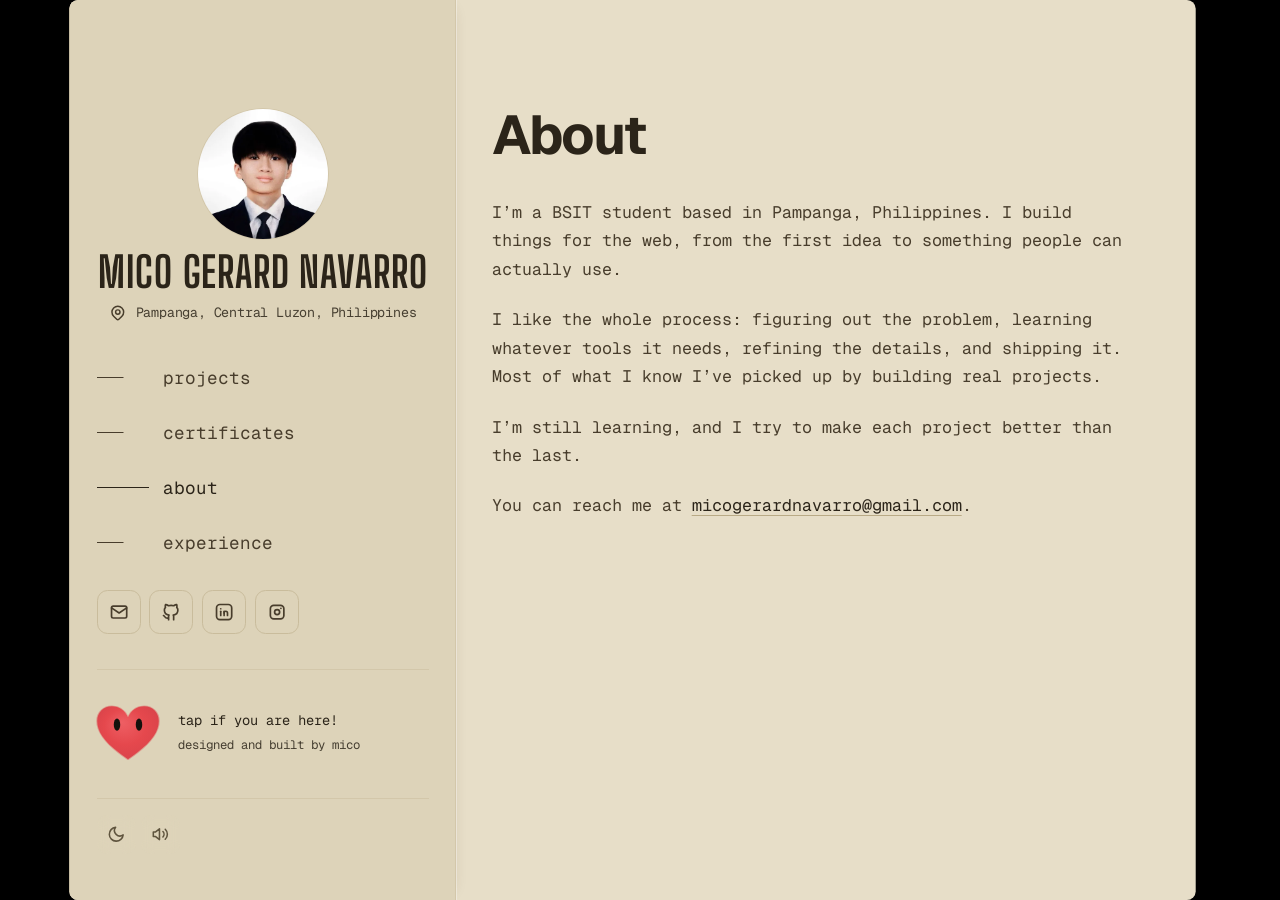
==== about/index.html @ 6b75dfb2 "style: remove the scroll progress line from every page" ====
<!DOCTYPE html>
<html lang="en">
<head>
<meta charset="utf-8">
<meta name="viewport" content="width=device-width, initial-scale=1, viewport-fit=cover">
<meta name="theme-color" content="#E7DEC8">
<meta name="color-scheme" content="light dark">
<script>(function(){var t="light";try{var s=localStorage.getItem("theme-v1");if(s==="dark"||s==="light")t=s}catch(e){}document.documentElement.dataset.theme=t;var m=document.querySelector('meta[name="theme-color"]');if(m)m.content=t==="dark"?"#0B0B0B":"#E7DEC8"})()</script>
<title>Mico Gerard Navarro</title>
<meta name="description" content="About Mico Gerard Navarro, a BSIT student in Pampanga, Central Luzon, Philippines who builds web apps and Chrome extensions.">
<meta property="og:title" content="Mico Gerard Navarro">
<meta property="og:description" content="About Mico Gerard Navarro, a BSIT student in Pampanga, Central Luzon, Philippines who builds web apps and Chrome extensions.">
<meta property="og:image" content="https://miconavarro.vercel.app/images/site/og.png?v=2">
<meta name="twitter:image" content="https://miconavarro.vercel.app/images/site/og.png?v=2">
<meta name="twitter:card" content="summary_large_image">
<meta property="og:url" content="https://miconavarro.vercel.app/about">
<link rel="canonical" href="https://miconavarro.vercel.app/about">
<link rel="icon" type="image/svg+xml" href="/images/site/favicon.svg?v=2">
<link rel="preload" as="font" type="font/woff2" href="/fonts/geist-latin-wght-normal.woff2" crossorigin>
<link rel="preload" as="font" type="font/woff2" href="/fonts/geist-mono-latin-wght-normal.woff2" crossorigin>
<link rel="preload" as="font" type="font/woff2" href="/fonts/big-shoulders-display-latin-700-normal.woff2" crossorigin>
<link rel="stylesheet" href="/css/styles.css">
<script>(function(){try{var n=performance.getEntriesByType('navigation')[0];var back=n&&n.type==='back_forward';var seen=sessionStorage.getItem('intro');sessionStorage.setItem('intro','1');if(!back&&!seen&&!matchMedia('(prefers-reduced-motion: reduce)').matches&&'IntersectionObserver' in window)document.documentElement.classList.add('js');}catch(e){}})();</script>
</head>
<body class="home">
<a class="skip" href="#main">Skip to content</a>
<div class="shell">
  <aside class="side">
    <img class="profile-photo" src="/images/profile/mico-400.webp?v=9" width="72" height="72" alt="Portrait of Mico Gerard Navarro">
    <h1>Mico Gerard Navarro</h1>
    <p class="lead loc"><svg class="ico line" viewBox="0 0 24 24" aria-hidden="true"><path d="M9 11a3 3 0 1 0 6 0a3 3 0 0 0 -6 0"/><path d="M17.657 16.657l-4.243 4.243a2 2 0 0 1 -2.827 0l-4.244 -4.243a8 8 0 1 1 11.314 0z"/></svg><span>Pampanga, Central Luzon, Philippines</span></p>
    <nav aria-label="Sections"><ul><li><a href="/">projects</a></li><li><a href="/certificates">certificates</a></li><li><a href="/about" aria-current="true">about</a></li><li><a href="/experience">experience</a></li></ul></nav>
    <ul class="side-links">
      <li><a href="mailto:micogerardnavarro@gmail.com"><svg class="ico line" viewBox="0 0 24 24" aria-hidden="true"><rect x="3" y="5" width="18" height="14" rx="2"/><path d="M3 7l9 6l9 -6"/></svg>micogerardnavarro@gmail.com</a></li>
      <li><a href="https://github.com/miconvr" target="_blank" rel="noopener noreferrer"><svg class="ico line" viewBox="0 0 24 24" aria-hidden="true"><path d="M9 19c-4.3 1.4 -4.3 -2.5 -6 -3m12 5v-3.5c0 -1 .1 -1.4 -.5 -2c2.8 -.3 5.5 -1.4 5.5 -6a4.6 4.6 0 0 0 -1.3 -3.2a4.2 4.2 0 0 0 -.1 -3.2s-1.1 -.3 -3.5 1.3a12.3 12.3 0 0 0 -6.2 0c-2.4 -1.6 -3.5 -1.3 -3.5 -1.3a4.2 4.2 0 0 0 -.1 3.2a4.6 4.6 0 0 0 -1.3 3.2c0 4.6 2.7 5.7 5.5 6c-.6 .6 -.6 1.2 -.5 2v3.5"/></svg>github.com/miconvr</a></li>
      <li><a href="https://linkedin.com/in/miconvr" target="_blank" rel="noopener noreferrer"><svg class="ico line" viewBox="0 0 24 24" aria-hidden="true"><path d="M8 11v5"/><path d="M8 8v.01"/><path d="M12 16v-5"/><path d="M16 16v-3a2 2 0 0 0 -4 0"/><path d="M3 7a4 4 0 0 1 4 -4h10a4 4 0 0 1 4 4v10a4 4 0 0 1 -4 4h-10a4 4 0 0 1 -4 -4z"/></svg>linkedin.com/in/miconvr</a></li>
      <li><a href="https://instagram.com/miconvr" target="_blank" rel="noopener noreferrer"><svg class="ico line" viewBox="0 0 24 24" aria-hidden="true"><rect x="4" y="4" width="16" height="16" rx="4"/><circle cx="12" cy="12" r="3"/><path d="M16.5 7.5v.01"/></svg>instagram.com/miconvr</a></li>
    </ul>
  </aside>
  <main id="main">
<article>
        <h1 class="page-title">About</h1>
        <section>
          <p>I’m a BSIT student based in Pampanga, Philippines. I build things for the web, from the first idea to something people can actually use.</p>
          <p>I like the whole process: figuring out the problem, learning whatever tools it needs, refining the details, and shipping it. Most of what I know I’ve picked up by building real projects.</p>
          <p>I’m still learning, and I try to make each project better than the last.</p>
          <p>You can reach me at <a href="mailto:micogerardnavarro@gmail.com">micogerardnavarro@gmail.com</a>.</p>
        </section>
      </article>
  </main>
</div>
<script src="/js/home.js"></script>
<script src="/js/card-link.js" defer></script>
<script src="/js/been-here.js" defer></script>
<script src="/js/mascot-idle.js" defer></script>
<script src="/js/clack.js" defer></script>
<script src="/js/theme.js" defer></script>
<script src="/js/commit-tip.js" defer></script>
<script src="/js/car-slider.js" defer></script>
<script src="/js/commits.js" defer></script>
</body>
</html>
---- css/styles.css ----
/* ================================================================
   Portfolio — Mico Gerard Navarro
   Single-source stylesheet. Geist + Geist Mono, cream light theme (default) and dark theme.
   ================================================================ */

/* ---- Variables ---- */
:root {
  color-scheme: dark;
  --sans: "Geist", system-ui, -apple-system, "Segoe UI", sans-serif;
  --mono: "Geist Mono", ui-monospace, "SF Mono", Menlo, monospace;
  --bg: #0B0B0B;
  --surface: #121212;
  --line: #1F1F1F;
  --card: #111111;
  --card-2: #181818;
  --btn: #161616;
  --btn-line: #282828;
  --btn-hover: #222222;
  --on-ink: #14110D;
  --ink: #F3E9D2;
  --text: #E4DAC3;
  --muted: #8C8C8C;
  --live: #7ACB8D;
  --dev: #D8A95C;
  --holo-a: #8FD3E8;
  --holo-b: #C9A7F0;
  --holo-c: #F2C48D;
  --foil-a: #E7D29B;
  --foil-b: #B88F40;
  --chip-line: #7A5B22;
  --stripe: #0B0B0B;
  --shadow: rgba(0, 0, 0, .55);
  --card-edge: #2E2C27;
  --heart: #e5484d;
}

/* ---- Reset & base ---- */
*, *::before, *::after { box-sizing: border-box }
html { -webkit-text-size-adjust: 100%; text-size-adjust: 100%; scroll-padding-top: 2rem; scrollbar-gutter: stable; overflow-y: scroll }
::selection { background: var(--ink); color: var(--on-ink) }
body { margin: 0; background: var(--bg); color: var(--text); font: 400 1rem/1.7 var(--sans); -webkit-font-smoothing: antialiased }
a { color: var(--ink); text-decoration: underline; text-decoration-color: #3A3A44; text-underline-offset: .25em }
a:hover { color: var(--ink); text-decoration-color: var(--ink) }
img { max-width: 100% }
:focus-visible { outline: 2px solid var(--ink); outline-offset: 4px; border-radius: 3px }

/* ---- Skip link ---- */
.skip { position: absolute; left: 1rem; top: -4rem; background: var(--ink); color: #0A0A0A; padding: .6rem 1rem; z-index: 10; font: 500 .85rem var(--mono) }
.skip:focus { top: 1rem }

/* ---- Utility ---- */
.ico { width: 1em; height: 1em; vertical-align: -.125em; margin-right: .4em; fill: currentColor }

/* ---- Progress bar ---- */

/* ================================================================
   LAYOUT
   ================================================================ */

/* ---- Wrap (about / experience pages) ---- */
.wrap { max-width: 40rem; margin: 0 auto; padding: 0 1.5rem }
.wrap, .home .shell { padding-left: max(1.5rem, env(safe-area-inset-left, 0px)); padding-right: max(1.5rem, env(safe-area-inset-right, 0px)) }

/* ---- Home shell: sidebar + main grid ---- */
.home .shell { max-width: 76rem; margin: 0 auto; padding: 0 1.5rem; display: grid; grid-template-columns: 19rem minmax(0, 1fr); gap: 7rem }

/* ================================================================
   SIDEBAR
   ================================================================ */
.side {
  position: sticky; top: 0; align-self: start;
  height: 100dvh;
  display: flex; flex-direction: column;
  box-sizing: border-box;
  background: #050505;
  border: 1px solid #1A1A1A;
  border-radius: 18px;
  padding: 2rem 1.5rem;
}
.profile-photo { width: 8.5rem; height: 8.5rem; object-fit: cover; border-radius: 50%; margin: 0 0 1.25rem; border: 1px solid var(--line); align-self: center }
.side h1 { margin: 0; text-wrap: balance; text-align: center }

/* Sidebar description: matches About paragraphs */
.side .lead { color: var(--muted); margin: 0 0 .15rem; font-size: .95rem }

/* Location line with pin icon */
.side .lead.loc { display: flex; align-items: center; gap: .4rem; line-height: 1.4; font-family: var(--mono); font-size: .76rem; letter-spacing: -0.015em; color: var(--muted); margin: .6rem 0 0 }
.side .lead.loc .ico { flex: none; width: 1.1em; height: 1.1em; margin: 0; vertical-align: middle; fill: none; stroke: currentColor; stroke-width: 1.8; stroke-linecap: round; stroke-linejoin: round }

/* Sidebar nav: dash lines */
.side nav ul { list-style: none; padding: 0; margin: 2.5rem 0 0; display: flex; flex-direction: column; gap: .85rem }
.side nav a { display: flex; align-items: center; gap: .75rem; font: 400 .82rem var(--mono); text-transform: lowercase; color: var(--muted); text-decoration: none; text-shadow: none }
.side nav a::before { content: ""; width: 1.5rem; height: 1px; background: currentColor; transition: width .3s ease }
.side nav a:hover, .side nav a[aria-current="true"] { color: var(--ink) }
.side nav a:hover::before, .side nav a[aria-current="true"]::before { width: 3rem }

/* Sidebar links: no underline at rest, underline on hover */
.side-links { list-style: none; padding: 0; margin: 2rem 0 0; display: flex; flex-direction: column; gap: .45rem; font: 400 .82rem var(--mono) }
.side-links a { color: var(--text); text-decoration: none; text-underline-offset: .25em; text-decoration-thickness: 1px; display: inline-flex; align-items: center; gap: .5rem; white-space: nowrap; overflow-wrap: anywhere }
.side-links a:hover, .side-links a:focus-visible { color: var(--ink); text-decoration: underline; text-decoration-color: currentColor }
.side-links .ico { flex: none; width: 1rem; height: 1rem }
.side-links .ico path { fill-rule: evenodd }

/* Sidebar badge */
.side .badge { margin: auto 0 0; font: 400 .82rem var(--mono); line-height: 1.5; color: var(--text) }
.side .badge a { color: var(--text); text-decoration: none }
.side .badge a:hover { color: var(--ink) }

/* ================================================================
   TYPOGRAPHY
   ================================================================ */
h1, h2, h3 { font-family: var(--sans); color: var(--ink); margin: 0 }

/* Headings: Geist 600, warm cream */
.side h1,
.home-intro h2,
.item h3,
article h1,
article h2,
article section h2 {
  font-family: var(--sans);
  font-weight: 600;
  letter-spacing: -.03em;
  color: var(--ink);
}

/* ================================================================
   HOME PAGE
   ================================================================ */
.home main { padding: 4.5rem 0 2rem }
.home-intro h2 { max-width: none; text-wrap: balance;}

/* ---- Project cards ---- */
.item { padding: 0 0 5.5rem; margin-bottom: 4.5rem; scroll-margin-top: 2rem; overflow-anchor: none }
.frame { overflow: hidden; border: 1px solid var(--line); border-radius: .75rem; background: var(--card); box-shadow: 0 8px 0 rgba(255,255,255,.025) }
.frame.civic { aspect-ratio: 16/10 }
.frame img { display: block; width: 100%; height: 100%; object-fit: cover; object-position: center top; transition: transform 1s cubic-bezier(.2,.7,.2,1) }
.item-head { display: flex; align-items: center; gap: 1rem; margin: 1.75rem 0 0 }
.item-head svg, .item-head img { width: 2.75rem; height: 2.75rem; border-radius: .6rem; display: block; flex: none }
.item-head .title-block { min-width: 0 }
.item-head .status, .item .dates { white-space: nowrap }
.item-head > img:first-child { flex: none }
.item h3 { font-family: var(--sans); font-weight: 700; font-size: clamp(1.75rem, 2.6vw, 2.1rem); letter-spacing: -.03em; line-height: 1.1; display: flex; flex-wrap: wrap; align-items: center; gap: .3rem 1rem; margin: 0; color: var(--ink) }
.item h3 .status { font-family: var(--mono); font-weight: 400; letter-spacing: 0 }
.status { display: inline-flex; align-items: center; gap: .45rem; font: 400 .75rem var(--mono); text-transform: lowercase; color: var(--muted); margin: 0; padding: 0; border: 0; background: none }
.status::before { content: ""; width: .45rem; height: .45rem; border-radius: 50%; background: var(--live) }
.status.dev::before, .item.dev .status::before { background: var(--dev) }
.item .dates { margin-top: .35rem; font: 400 .8rem var(--mono); color: var(--muted); display: flex; flex-wrap: wrap; align-items: center; gap: .4rem .75rem }

/* Body copy: Geist Mono, matching project page font */
.item p { font-family: var(--mono); font-size: .95rem; max-width: 38rem; margin: 1.1rem 0 0; line-height: 1.7; color: var(--text) }
.item p + p { margin-top: 1rem }

/* ---- Projects grid & cards ---- */
.projects-grid {
  display: grid;
  margin-top: 2rem;
}

.projects-grid .item {
  display: flex;
  flex-direction: column;
  border: 1px solid var(--line);
  margin: 0;
  transition: border-color .2s ease, transform .2s ease;
}

.projects-grid .item-head {
  display: flex;
  flex-direction: column;
  padding: 0;
}

.projects-grid .item-top {
  display: flex;
  align-items: center;
  justify-content: space-between;
  width: 100%;
}

.projects-grid .project-icon {
  display: block;
  flex: none;
  object-fit: contain;
  border-radius: 0;
}

.projects-grid .item-top .status {
  background: var(--card-2);
  border: 1px solid var(--line);
  color: var(--muted);
  font-size: .75rem;
  font-family: var(--mono);
  padding: .3rem .65rem;
  border-radius: 999px;
  line-height: 1;
}

.projects-grid .title-block {
  min-width: 0;
}

.projects-grid .item h3 {
  margin: 0;
  font-family: var(--sans);
  font-weight: 700;
  letter-spacing: -.03em;
  line-height: 1.15;
  color: var(--ink);
}

.projects-grid .item .dates {
  flex-wrap: wrap;
  align-items: center;
  gap: .4rem .75rem;
}

.projects-grid .item p {
  padding: 0;
  margin: 1.1rem 0 0;
  max-width: none;
  font-family: var(--mono);
  color: var(--text);
  flex-grow: 1;
}

.projects-grid .item .meta {
  padding: 0;
  grid-template-columns: 1fr 1fr;
  list-style: none;
}

.projects-grid .item .meta li {
  list-style: none;
  margin: 0;
  padding: 0;
}

.projects-grid .item .meta li:first-child {
  grid-column: 1 / -1;
}

.projects-grid .item .meta a {
  display: flex;
  justify-content: center;
  align-items: center;
  width: 100%;
  box-sizing: border-box;
  font-family: var(--sans);
  font-size: .875rem;
  font-weight: 500;
  text-transform: capitalize;
  text-align: center;
  overflow-wrap: anywhere;
  background: var(--btn);
  border: 1px solid var(--btn-line);
  color: var(--ink);
  padding: .65rem .6rem;
  border-radius: .6rem;
  text-decoration: none;
  transition: background .15s ease, border-color .15s ease, transform .15s ease;
}

.projects-grid .item .meta li:first-child a {
  border-color: var(--ink);
  font-weight: 600;
}

.projects-grid .item .meta li:first-child a:hover {
  background: var(--text);
  transform: translateY(-1px);
}

.projects-grid .item .meta a:focus-visible {
  outline: 2px solid var(--ink);
  outline-offset: 3px;
}

/* Team credit */
p.team, .item p.team { font-family: var(--mono); font-size: .82rem; line-height: 1.5; color: var(--muted); margin-top: .9rem; display: flex; align-items: flex-start; gap: .5rem }
.team-ico { margin-top: .2rem }
.team-ico { flex: none; color: var(--muted) }

/* ---- Bigger hit areas on meta links ---- */
.meta a, .links a { position: relative; overflow-wrap: anywhere }
.meta a::before, .links a::before { content: ""; position: absolute; inset: -.7rem -.4rem }

/* ================================================================
   CAROUSEL
   ================================================================ */
.frame.carousel { position: relative; aspect-ratio: 16/10 }
.slides { display: flex; height: 100%; overflow-x: auto; scroll-snap-type: x mandatory; scrollbar-width: none; overscroll-behavior-x: contain; -webkit-overflow-scrolling: touch }
.slides::-webkit-scrollbar { display: none }
.slides:focus-visible { outline-offset: -4px }
.slide { flex: 0 0 100%; height: 100%; scroll-snap-align: start; display: block }
.slide img { width: 100%; height: 100% }
.slide video { display: block; width: 100%; height: 100%; object-fit: cover; object-position: center; background: #111 }
.car-count { position: absolute; right: .75rem; bottom: .75rem; z-index: 2; padding: .15rem .65rem; border: 1px solid #3A3A44; border-radius: 999px; background: rgba(12,12,15,.72); color: var(--ink); font: 400 .75rem var(--mono) }

/* ================================================================
   PROJECT PAGE CONTENT
   ================================================================ */
.facts { display: grid; border-top: 1px solid var(--line); border-bottom: 1px solid var(--line) }
.facts dt { font: 500 .72rem var(--mono); text-transform: uppercase; letter-spacing: .08em; color: var(--muted) }
.facts dd { margin: .25rem 0 0; font-family: var(--mono); font-weight: 500; color: var(--ink) }

.outcomes { max-width: 38rem; display: grid; line-height: 1.55 }
.outcomes li { font-family: var(--mono); color: var(--text) }
.outcomes li::marker { color: var(--muted) }

/* ================================================================
   SUB-PAGES: ABOUT & EXPERIENCE
   ================================================================ */
header.site { display: flex; justify-content: flex-start; padding: 1.75rem 0 0 }
nav ul { display: flex; flex-wrap: wrap; gap: .25rem 1.5rem; list-style: none; margin: 0; padding: 0 }
nav a { font: 400 .8rem var(--mono); text-transform: lowercase; color: var(--muted); text-decoration: none; padding: .3rem 0 }
nav a:hover, nav a[aria-current="page"] { color: var(--ink) }
article h1 { font-family: var(--sans); font-weight: 700; letter-spacing: -.03em; line-height: 1.05 }
article h1 { font-size: 2.6rem;}

.summary { font-family: var(--sans); font-size: 1.3rem; color: var(--text); margin: 0; max-width: 34rem; line-height: 1.55 }

article section { padding: 1.75rem 0; border-top: 1px solid var(--line); margin-top: 2rem; max-width: 36rem }
article h2 { font-weight: 600; font-size: 1.25rem; letter-spacing: -.02em; margin-bottom: .7rem }
article section p, article section li { font-family: var(--mono); font-size: .95rem; line-height: 1.7; color: var(--text) }
article section p { margin: 0 0 1.25rem }
article section p:last-child { margin-bottom: 0 }
ul.plain { padding-left: 1.2rem }

/* Project sub-pages */
.meta, .links { display: flex; flex-wrap: wrap; gap: .5rem 1.5rem; margin: 1.5rem 0 0; padding: 0; list-style: none; font: 400 .9rem var(--mono); text-transform: lowercase }
.meta a, .links a { text-decoration: none; color: var(--muted); border-bottom: 1px solid #3A3A44; padding-bottom: 1px }
.meta a:hover, .links a:hover { color: var(--ink); border-bottom-color: var(--ink) }
.meta li:first-child a, .links li:first-child a { color: var(--ink) }
.meta li:first-child a::after { content: " \2192" }
.meta li+li a::after, .links li a::after { content: " \2197" }

/* ---- Experience entries ---- */
.entry { padding: 1.75rem 0; border-top: 1px solid var(--line); margin-top: 2rem }
.entry h2 { font-size: 1.25rem; display: flex; flex-wrap: wrap; align-items: center; gap: .5rem 1rem }
.entry .when { font-family: var(--mono); font-size: .82rem; color: var(--muted); margin: .3rem 0 0 }
.entry p, .entry li { font-family: var(--mono); font-size: .95rem; line-height: 1.7; color: var(--text) }
.org-logo { width: auto; height: 1.4rem; border-radius: 0; display: block; flex: none; opacity: .9 }

/* ---- Screenshots ---- */

/* ---- Back link ---- */
.back { margin: 2rem 0 0 }
.back a { display: inline-flex; align-items: center; justify-content: center; width: 2.75rem; height: 2.75rem; border: 1px solid #2C2C35; border-radius: 50%; color: var(--ink) }
.back a:hover { border-color: var(--ink) }

/* ---- Footer ---- */
footer.site { margin-top: 5rem; padding: 1.75rem 0 3.5rem; border-top: 1px solid var(--line); color: var(--muted); font: 400 .8rem var(--mono) }
footer.site p { margin: 0 0 .75rem }
footer.site a { color: var(--text) }
footer.site .badge a { display: inline; padding: 0; border: 0; background: none; color: var(--muted); text-decoration: none }

/* ================================================================
   MASCOT — "been here" heart
   ================================================================ */
.been { position: relative; display: flex; align-items: center; gap: .35rem; margin-top: 2rem }
.been-btn {
  all: unset; box-sizing: border-box; cursor: pointer;
  width: 5rem; height: 5rem; flex: none; border-radius: 50%;
  margin-left: -.75rem;
  position: relative; overflow: visible;
  -webkit-tap-highlight-color: transparent;
  /* no hover transforms; idle moves come from js/mascot-idle.js */
}
.been-btn:focus-visible { outline: 2px solid var(--muted); outline-offset: 3px }
.been-mascot { width: 100%; height: 100%; display: block; overflow: visible }
.been .heart { fill: url(#heart-g); stroke: url(#heart-g); stroke-opacity: .4; stroke-width: 2.6; stroke-linejoin: round; shape-rendering: geometricPrecision }
/* The body follows the eyes a beat later. Plain 2D SVG transforms, so edges stay crisp. */
.been .turn { transform-box: fill-box; transform-origin: 50% 60%; transition: transform .35s cubic-bezier(.2, .8, .2, 1) }

/* Eyes follow the pointer */
.been .eyes { transition: transform .12s ease-out }

/* Blink every second */
.been .blink { transform-box: fill-box; transform-origin: 50% 50%; animation: been-blink 4s infinite }
@keyframes been-blink { 0%,88%,100% { transform: scaleY(1) } 94% { transform: scaleY(.1) } }

/* Spin-hop on click */
.been-btn.been-pop .been-mascot { transform-origin: 50% 85%; animation: been-squish .6s cubic-bezier(.3,.7,.4,1) }
@keyframes been-squish {
  0% { transform: scale(1, 1) }
  20% { transform: scale(1.18, .78) }
  45% { transform: scale(.92, 1.1) }
  65% { transform: scale(1.05, .96) }
  85% { transform: scale(.99, 1.01) }
  100% { transform: scale(1, 1) }
}

/* +1 float */
.been-plus { position: absolute; translate: -50% -50%; pointer-events: none; font: 600 .85rem var(--mono); color: #e5484d; opacity: 0; animation: been-plus 1.1s ease-out forwards }
@keyframes been-plus { 0% { opacity: 0; transform: translateY(6px) scale(.8) } 25% { opacity: 1; transform: translateY(0) scale(1.05) } 100% { opacity: 0; transform: translateY(-1.6rem) scale(1) } }

.been-text { margin: 0; font: 400 .78rem var(--mono); color: var(--muted); line-height: 1.5 }
.been-count { display: block; opacity: .75 }

/* Credit lines */
.been-credit { display: block; margin-top: .35rem; font: 400 .7rem var(--mono); opacity: .5 }

/* ================================================================
   COMMITS (js/commits.js)
   ================================================================ */

/* Sidebar note beside the GitHub link */
.commits-note { display: inline; margin-left: .4rem; font-size: .66rem; letter-spacing: 0; opacity: .5; white-space: nowrap }
.side-links li:has(.commits-note) { display: flex; align-items: center }
.side-links li:hover .commits-note { opacity: .8 }

/* Per-project commit tag on date line */
.repo-commits {
  display: inline-flex; align-items: center; gap: .4rem;
  margin-left: .35rem; padding: .15rem .6rem;
  border: 0; border-radius: 999px;
  background: color-mix(in srgb, currentColor 10%, transparent);
  font-family: var(--mono); font-size: .72rem; font-weight: 400;
  line-height: 1.4; letter-spacing: 0; vertical-align: middle; opacity: .75; white-space: nowrap;
}
.repo-commits::before {
  content: ""; width: .9em; height: .9em; border: 0; border-radius: 0;
  background: currentColor;
  -webkit-mask: url("data:image/svg+xml,%3Csvg xmlns='http://www.w3.org/2000/svg' viewBox='0 0 16 16'%3E%3Cpath d='M8 0C3.58 0 0 3.58 0 8c0 3.54 2.29 6.53 5.47 7.59.4.07.55-.17.55-.38 0-.19-.01-.82-.01-1.49-2.01.37-2.53-.49-2.69-.94-.09-.23-.48-.94-.82-1.13-.28-.15-.68-.52-.01-.53.63-.01 1.08.58 1.23.82.72 1.21 1.87.87 2.33.66.07-.52.28-.87.51-1.07-1.78-.2-3.64-.89-3.64-3.95 0-.87.31-1.59.82-2.15-.08-.2-.36-1.02.08-2.12 0 0 .67-.21 2.2.82.64-.18 1.32-.27 2-.27s1.36.09 2 .27c1.53-1.04 2.2-.82 2.2-.82.44 1.1.16 1.92.08 2.12.51.56.82 1.27.82 2.15 0 3.07-1.87 3.75-3.65 3.95.29.25.54.73.54 1.48 0 1.07-.01 1.93-.01 2.2 0 .21.15.46.55.38A8.01 8.01 0 0 0 16 8c0-4.42-3.58-8-8-8z'/%3E%3C/svg%3E") center / contain no-repeat;
  mask: url("data:image/svg+xml,%3Csvg xmlns='http://www.w3.org/2000/svg' viewBox='0 0 16 16'%3E%3Cpath d='M8 0C3.58 0 0 3.58 0 8c0 3.54 2.29 6.53 5.47 7.59.4.07.55-.17.55-.38 0-.19-.01-.82-.01-1.49-2.01.37-2.53-.49-2.69-.94-.09-.23-.48-.94-.82-1.13-.28-.15-.68-.52-.01-.53.63-.01 1.08.58 1.23.82.72 1.21 1.87.87 2.33.66.07-.52.28-.87.51-1.07-1.78-.2-3.64-.89-3.64-3.95 0-.87.31-1.59.82-2.15-.08-.2-.36-1.02.08-2.12 0 0 .67-.21 2.2.82.64-.18 1.32-.27 2-.27s1.36.09 2 .27c1.53-1.04 2.2-.82 2.2-.82.44 1.1.16 1.92.08 2.12.51.56.82 1.27.82 2.15 0 3.07-1.87 3.75-3.65 3.95.29.25.54.73.54 1.48 0 1.07-.01 1.93-.01 2.2 0 .21.15.46.55.38A8.01 8.01 0 0 0 16 8c0-4.42-3.58-8-8-8z'/%3E%3C/svg%3E") center / contain no-repeat;
}
.repo-commits[hidden] { display: none }
.item .dates .repo-commits { margin: 0 }

/* ================================================================
   ANIMATIONS
   ================================================================ */

/* Panel entrance */
.panel-enter { animation: panel-enter .2s cubic-bezier(.16, 1, .3, 1) both }
@keyframes panel-enter { from { opacity: 0; transform: translateY(4px) } to { opacity: 1; transform: none } }

/* Wipe reveal: screenshot curtain, then text in sequence */
.js .item.reveal { opacity: 1; transform: none; transition: none }
.js .item .frame { clip-path: inset(0 0 100% 0); transition: clip-path .8s cubic-bezier(.77,0,.18,1) }
.js .item.in .frame { clip-path: inset(0 0 0 0) }
.js .item .frame img { transition: transform 1.2s cubic-bezier(.2,.7,.2,1) }
.js .reveal .frame img { transform: scale(1.06) }
.js .reveal.in .frame img { transform: scale(1) }

/* Staggered text entrance */
.js .item .item-head, .js .item p, .js .item .meta { opacity: 0; transform: translateY(14px); transition: opacity .5s ease, transform .5s cubic-bezier(.2,.7,.2,1) }
.js .item.in .item-head, .js .item.in p, .js .item.in .meta { opacity: 1; transform: none }
.js .item.in .item-head { transition-delay: .35s }
.js .item .item-head { transform: none } /* a transform here re-parents the absolute chip and makes it jump when the intro ends */
.js .item.in p:nth-of-type(1) { transition-delay: .45s }
.js .item.in p:nth-of-type(2) { transition-delay: .53s }
.js .item.in p:nth-of-type(3) { transition-delay: .61s }
.js .item.in .meta { transition-delay: .7s }

/* View transitions */
@media (prefers-reduced-motion: no-preference) {
  @view-transition { navigation: auto }
  ::view-transition-group(root) { animation-duration: .22s; animation-timing-function: ease }

  /* Arrows slide on hover */
  .meta li:first-child a::after, .item .meta li:first-child a::after { content: "\2192"; margin-left: .35em; display: inline-block; transition: transform .25s ease }
  .meta li+li a::after, .links li a::after { content: "\2197"; margin-left: .35em; display: inline-block; transition: transform .25s ease }
  .meta li:first-child a:hover::after, .meta li:first-child a:focus-visible::after { transform: translateX(.3em) }
  .meta li+li a:hover::after, .links li a:hover::after, .meta li+li a:focus-visible::after, .links li a:focus-visible::after { transform: translate(.2em, -.2em) }

  /* Press feedback */
  .meta a, .links a, .back a, .side nav a { display: inline-block; transition: transform .15s ease, color .2s ease, border-color .2s ease }
  .side nav a, .back a { display: inline-flex }
  .meta a:active, .links a:active, .back a:active { transform: scale(.96) }
  .side nav a:active { transform: translateX(.25rem) }
}

/* ================================================================
   RESPONSIVE
   ================================================================ */

/* ---- Desktop: 56.01rem+ ---- */
@media (min-width: 56.01rem) {
  html { font-size: 110% }
  .home .shell { grid-template-columns: 22rem minmax(0, 1fr); gap: 5.5rem }

  /* Sidebar: sticky full height, square corners flush to window */
  .side {
    position: sticky; top: 0;
    height: 100dvh;
    border-radius: 0; border-top: 0; border-bottom: 0;
    padding: 1.5rem 1.5rem;
    overflow: visible;
  }
  .side .profile-photo { margin-bottom: .6rem }
  .side h1 { font-size: 1.85rem; margin-bottom: 0 }
  .side .lead:not(.loc) { font-size: 1.125rem; line-height: 1.7 }
  .side .lead.loc {
    font-size: .76rem;
    letter-spacing: -0.015em;
    white-space: normal;
    overflow: visible;
    text-overflow: clip;
  }
  .side nav ul { margin-top: 1.5rem; gap: .7rem }
  .side-links { margin-top: 1.5rem; gap: .5rem; font-size: .82rem }

  /* Mascot pinned to bottom with hairline above */
  .side .been { padding-top: 1rem; border-top: 1px solid #333230 }
}

/* ---- Tablet: max 56rem ---- */
@media (max-width: 56rem) {
  .home .shell { display: block }
  .side {
    position: static;
    height: auto;
    padding: 2.5rem 0 1.25rem;
    background: transparent;
    border: 0;
    border-radius: 0;
    display: grid;
    grid-template-columns: auto 1fr;
    column-gap: 1.25rem;
    row-gap: .6rem;
    align-items: center;
  }

  /* Fixed top nav bar */
  .home { padding-top: 3rem }
  .side nav { position: fixed; top: 0; left: 0; right: 0; z-index: 30; background: rgba(31,30,29,.92); -webkit-backdrop-filter: blur(10px); backdrop-filter: blur(10px); border-bottom: 1px solid #333230 }
  .side nav ul { display: flex; flex-direction: row; flex-wrap: nowrap; gap: 0; margin: 0; padding: 0 }
  .side nav li { flex: 1 }
  .side nav a { display: flex; justify-content: center; align-items: center; min-height: 3rem; gap: 0; border-bottom: 2px solid transparent; transform: none; color: var(--muted); -webkit-tap-highlight-color: transparent }
  .side nav a::before { display: none }
  .side nav a:hover, .side nav a[aria-current="true"], .side nav a[aria-current="page"] { color: var(--ink); border-bottom-color: var(--ink) }

  /* Compact sidebar items */
  .side > * { grid-column: 1 / -1 }
  .side .profile-photo { grid-column: 1; grid-row: 1; width: 4.25rem; height: 4.25rem; margin: 0 }
  .side h1 { grid-column: 2; grid-row: 1; align-self: center; font-size: 1.65rem; line-height: 1.1; margin: 0 }
  .side .lead.loc {
    grid-column: 1 / -1;
    font-size: .8rem;
    line-height: 1.4;
    margin: .25rem 0 0;
    white-space: normal;
  }

  /* Icon-only contact links */
  .side .side-links { flex-direction: row; flex-wrap: wrap; gap: .5rem; margin-top: .75rem }
  .side .side-links a { font-size: 0; gap: 0; justify-content: center; width: 2.75rem; height: 2.75rem; min-height: 0; border: 1px solid #333230; border-radius: .6rem }
  .side .side-links .ico { width: 1.25rem; height: 1.25rem }

  /* Commit note on mobile */
  .side .side-links li:has(.commits-note) { display: contents }
  .side .side-links .commits-note { order: 99; flex-basis: 100%; margin: .5rem 0 0; font-size: .75rem; opacity: .6 }
  .side .side-links .commits-note::before { content: "GitHub " }

  /* Sidebar commit link with text */
  .side .side-links a.commits { font-size: .85rem; gap: .5rem; width: auto; padding: 0 .9rem }

  .side .badge { margin-top: 2rem }
  .home main { padding-top: 3rem }
  .item { padding-bottom: 4rem }
}

/* ---- Small: max 40rem ---- */
@media (max-width: 40rem) {
  .item-head { flex-wrap: wrap; align-items: center; row-gap: .6rem }
  .item-head .title-block { flex: 1 1 0; min-width: 0 }
  .been { margin-top: 1.25rem; gap: .7rem }
  .been-btn { width: 3.5rem; height: 3.5rem; margin-left: -.5rem }
  .been-text { font-size: .72rem }
}

/* ---- Narrow: max 34rem ---- */
@media (max-width: 34rem) {
  .home .shell, .wrap { padding-left: max(1.25rem, env(safe-area-inset-left, 0px)); padding-right: max(1.25rem, env(safe-area-inset-right, 0px)) }
  .home .shell { display: block }
  .side { padding-top: 2rem }
  .home main { padding-top: 3.5rem }
  .home-intro { padding-bottom: 2rem }
  .home-intro h2 { font-size: 2.8rem }
  .item { padding-bottom: 3.5rem; margin-bottom: 2.5rem }
  .item h3 { font-size: 1.75rem }
  .item-head { gap: .85rem }
  article h1 { font-size: 2rem }
  .meta, .links { font-size: .875rem; gap: .5rem 1.25rem }
  .status { font-size: .8125rem }
  footer.site { font-size: .85rem }
  nav a { display: inline-flex; align-items: center; min-height: 2.75rem }
  header.site { padding-top: .5rem }
}

/* ================================================================
   REDUCED MOTION
   ================================================================ */
@media (prefers-reduced-motion: reduce) {
  .js .reveal, .js .reveal .frame img { opacity: 1; transform: none; transition: none }
  .js .item .frame { clip-path: none; transition: none }
  .js .item .item-head, .js .item p, .js .item .meta { opacity: 1; transform: none; transition: none }
  .side nav a::before { transition: none }
  .panel-enter { animation: none }
  .been .blink { animation: none }
  .been-btn .been-mascot { animation: none !important }
  .been-plus { animation: none; opacity: 0 }
}

/* Project page intro paragraph */
.project-lede {
  font-family: var(--mono);
  font-size: .95rem;
  max-width: 38rem;
  margin: 1.5rem 0 0;
  line-height: 1.7;
  color: var(--text);
}

/* Project page header */
.project-title { display: flex; align-items: center; gap: 1rem; margin: 1.25rem 0 0 }
.project-title img { display: block; flex: none; width: 3.5rem; height: 3.5rem; object-fit: contain }
.project-title h1 { margin: 0 }

/* Back button sits left of the project icon */
.project-title .back { margin: 0; flex: none; display: flex }
.project-title .back a { display: inline-flex; align-items: center; justify-content: center; min-width: 2.75rem; min-height: 2.75rem }
.project-title h1 { min-width: 0; overflow-wrap: anywhere }
@media (max-width: 480px) {
  .project-title { gap: .65rem }
  .project-title img { width: 2.75rem; height: 2.75rem }
}

/* Compact overview */
.outcomes { margin-top: 1rem;}
.outcomes li { margin-bottom: 0 }

/* Tighter overview spacing */
.facts { grid-template-columns: repeat(2, 1fr); gap: .6rem 1.25rem; margin: 1rem 0 0; padding: .8rem 0 }
.facts > div:last-child:nth-child(odd) { grid-column: 1 / -1 }
.facts dd { margin-top: .15rem; font-size: .9rem; line-height: 1.4 }
.outcomes { margin: .9rem 0 0; padding-left: 1.1rem; gap: .35rem }
.outcomes li { margin: 0; font-size: .85rem; line-height: 1.55 }

/* Tighter section rhythm on project pages */
.project-title ~ section { margin-top: 1.1rem; padding: 1.1rem 0 }
.project-title ~ section h2 { margin-bottom: .4rem }
.project-title ~ section p { margin-bottom: .8rem }
.project-title ~ section .meta { margin-top: .9rem }

/* Project card hover: spotlight, icon lift, layered motion */
.projects-grid .item { position: relative; isolation: isolate }
.projects-grid .item::before {
  content: ""; position: absolute; inset: 0; z-index: -1; pointer-events: none; opacity: 0;
  transition: opacity .3s ease;
}
@media (prefers-reduced-motion: no-preference) {
  .projects-grid .project-icon { transition: transform .4s cubic-bezier(.34,1.56,.64,1) }
  .projects-grid .item-top .status { transition: transform .3s ease .04s }
  .projects-grid .title-block { transition: transform .3s ease .08s }
  .projects-grid .item:active { transform: scale(.985) }
}
@media (hover: hover) {
  .projects-grid .item:hover::before { opacity: 1 }
}
@media (hover: hover) and (prefers-reduced-motion: no-preference) {
  .projects-grid .item:hover { transform: translateY(-4px) }
  .projects-grid .item:hover .project-icon { transform: scale(1.08) rotate(-4deg) }
  .projects-grid .item:hover .item-top .status { transform: translateY(-2px) }
  .projects-grid .item:hover .title-block { transform: translateX(3px) }
}

/* Compact home project cards */
.projects-grid .item { padding-block: 1.1rem;}
.projects-grid .item-head { margin: 0;}
.projects-grid .project-icon { width: 2.5rem; height: 2.5rem }
.projects-grid .item p { margin-top: .7rem; font-size: .88rem; line-height: 1.55 }
.projects-grid .item .meta { margin-top: .7rem }
@media (max-width: 640px) {
  .projects-grid .item { padding-block: .9rem }
  .projects-grid .project-icon { width: 2.25rem; height: 2.25rem }
  .projects-grid .item p { -webkit-box-orient: vertical;
    font-size: .85rem
  }
}

/* Commit count row in project facts */
.facts > div:last-child { grid-column: 1 / -1 }
.facts > div:has([data-repo-commits][hidden]) { display: none }

/* Phones and tablets: no sidebar or top nav on project pages (back arrow is in the title row) */
@media (max-width: 56rem) {
  body:has(.project-title) .side { display: none }
}

/* Sidebar: group content, centered, no big gap above the counter */
@media (min-width: 56.01rem) {
  .side { justify-content: safe center; overflow-x: hidden; overflow-y: auto; scrollbar-width: none }
  .side::-webkit-scrollbar { display: none }
  .side .profile-photo { width: 7.5rem; height: 7.5rem }
  .side .been { margin-top: 2rem }
}

/* Phones and tablets: hide total commits note (per-repo counts are on the cards and project pages) */
@media (max-width: 56rem) {
  .side .side-links .commits-note { display: none }
}

/* Mobile home cards: show the full description */
@media (max-width: 640px) {
  .projects-grid .item p {
    display: block; -webkit-line-clamp: unset; line-clamp: unset; overflow: visible
  }
}

/* Sidebar location moved under the social links (desktop) */
@media (min-width: 56.01rem) {
  .side .lead.loc {
    order: 1;
    flex-direction: row; align-items: flex-start; justify-content: flex-start; text-align: left;
    gap: .5rem; margin: 1.3rem 0 0;
  }
  .side .lead.loc .ico { width: 1rem; height: 1rem; margin-top: .1em }
  .side .been { order: 2 }
}

/* Experience: logo pinned to the right of the role title */
h2:has(> .org-logo) {
  display: flex;
}
h2 > .org-logo { flex: none; width: auto; height: 1.25rem;}
@media (max-width: 480px) {
  h2 > .org-logo { height: 1.05rem }
}

/* Experience: logo sits next to the role title, not at the far edge */
h2:has(> .org-logo) { justify-content: flex-start; align-items: center; gap: .6rem }
h2 > .org-logo { margin-top: 0 }
@media (max-width: 480px) {
  h2:has(> .org-logo) { align-items: flex-start }
}

/* Experience (mobile): center logo on the first line of the title */
@media (max-width: 480px) {
  h2 > .org-logo {
    margin-top: .35em;
    margin-top: calc((1lh - 1.05rem) / 2);
  }
}

/* Project facts: Activity row spans the full width like Stack */
.facts > div:has([data-repo-commits]) { grid-column: 1 / -1 }

/* Mascot idle animations (driven by js/mascot-idle.js) */
.been .body { transform-box: fill-box; transform-origin: 50% 100% }
.been .body.mi-bounce { animation: mi-bounce .7s ease-out }
.been .body.mi-tilt { transform-origin: 50% 60%; animation: mi-tilt 1.6s ease-in-out }
@keyframes mi-bounce {
  0% { transform: translateY(0) scale(1) }
  20% { transform: translateY(0) scale(1.06,.92) }
  50% { transform: translateY(-6px) scale(.97,1.04) }
  80% { transform: translateY(0) scale(1.04,.95) }
  100% { transform: translateY(0) scale(1) }
}
@keyframes mi-tilt {
  0%, 100% { transform: rotate(0) }
  25%, 70% { transform: rotate(-6deg) }
}
@media (prefers-reduced-motion: reduce) { .been .body { animation: none !important } .been .turn { transition: none } }

/* View project: black slide-to-open button (driven by js/slide-open.js) */
.projects-grid .item .meta li:first-child a {
  display: inline-flex; align-items: center; justify-content: center;
  position: relative; min-width: 11.5rem; height: 2.6rem;
  background: #0b0b0c; color: var(--ink); border: 1px solid #3A3A44;
  text-decoration: none; touch-action: pan-y; user-select: none; -webkit-user-select: none;
  transition: border-color .2s ease;
}
.projects-grid .item .meta li:first-child a.drag { transition: none }
.projects-grid .item .meta li:first-child a:hover { border-color: var(--muted);}
.projects-grid .item .meta li:first-child a:active { transform: none }

/* Slider: stay black in every state, and cap the track width on wide cards */
.projects-grid .item .meta li:first-child a { width: 100%; max-width: 20rem }

/* Chevron hint on the stripe (slow shimmer toward the reader) */
.projects-grid .item .meta li:first-child a {
  border-radius: .6rem; padding: 0 2.6rem 0 3.2rem;
  -webkit-touch-callout: none; -webkit-user-drag: none;
}

/* Slider label: keep sentence case */
.projects-grid .item .meta li:first-child a { text-transform: none; letter-spacing: .01em }

/* Screenshot keys under each carousel (js/car-slider.js) replace the arrow buttons */
.car-btn, .car-count { display: none }
.car-slider {
  display: flex; align-items: center; justify-content: center; user-select: none; -webkit-user-select: none;
}
.cs-key {
  all: unset; box-sizing: border-box; cursor: pointer; display: grid; place-items: center; -webkit-tap-highlight-color: transparent;
}
.cs-num { text-align: center; font-family: "Geist Mono", ui-monospace, monospace; font-size: .72rem; letter-spacing: .02em;}
@media (prefers-reduced-motion: reduce) { .cs-key { transition: none } }

/* Project pages: remove the big gap at the top */
article h1 { margin-top: .5rem }
@media (max-width: 56rem) {
  .home main:has(> article) { padding-top: .75rem }
}

/* Cream mechanical keycaps (overrides the plain keys above) */
.car-slider { gap: 1.1rem; padding-bottom: 12px; margin-top: 1rem }
.cs-key {
  position: relative; width: 3.9rem; height: 3.3rem; border-radius: .8rem; color: #5a4636; border: 0;
  background: linear-gradient(180deg, #d8ccae, #c4b794);
  box-shadow:
    0 2px 0 #b8aa86,
    0 5px 0 #a89a76,
    0 8px 0 #8c8062,
    0 10px 14px rgba(0, 0, 0, .55),
    inset 0 1px 0 rgba(255, 255, 255, .35);
  transition: transform .07s ease, box-shadow .07s ease, filter .2s ease;
}
.cs-key::before {
  content: ""; position: absolute; inset: 3px 4px 9px; border-radius: .6rem; pointer-events: none;
  background:
    radial-gradient(120% 90% at 50% 0%, #fffbf1 0%, #f6edd6 55%, #e9dec2 100%);
  box-shadow:
    inset 0 1px 0 #fff,
    inset 0 -3px 4px rgba(120, 98, 58, .22),
    inset 0 0 0 1px rgba(255, 255, 255, .4),
    0 1px 0 rgba(60, 45, 25, .25);
}
.cs-key::after {
  content: ""; position: absolute; left: 14%; right: 14%; top: 7px; height: 5px; border-radius: 99px; pointer-events: none;
  background: linear-gradient(180deg, rgba(255, 255, 255, .75), rgba(255, 255, 255, 0));
}
.cs-key svg {
  position: relative; z-index: 1; margin-top: -6px; stroke-width: 2.8;
  filter: drop-shadow(0 1px 0 rgba(255, 255, 255, .8));
}
.cs-key:hover { filter: brightness(1.04) }
.cs-key:active {
  transform: translateY(7px); filter: none;
  box-shadow:
    0 1px 0 #8c8062,
    0 2px 3px rgba(0, 0, 0, .5),
    inset 0 1px 0 rgba(255, 255, 255, .25);
}
.cs-key:active::before {
  box-shadow: inset 0 2px 3px rgba(120, 98, 58, .3), inset 0 0 0 1px rgba(255, 255, 255, .3);
}
.cs-key:focus-visible { outline: 2px solid #e9dec2; outline-offset: 4px }
.cs-num { color: #b8aa86; min-width: 3rem }

/* 404 page */
.nf { min-height: 100dvh; max-width: 40rem; margin: 0 auto; padding: 2rem 1.5rem; display: grid; align-content: center; justify-items: start; gap: 1rem }
.nf-icon { width: 3.5rem; height: 3.5rem; margin-bottom: .5rem }
.nf-kicker { margin: 0; color: var(--muted); font: 400 .75rem var(--mono); letter-spacing: .06em }
.nf h1 { margin: 0; color: var(--ink); font: 600 clamp(2.25rem, 7vw, 3.5rem)/1.05 var(--sans); letter-spacing: -.03em }
.nf-text { margin: 0; max-width: 28rem; color: var(--muted) }
.nf-back { margin-top: .5rem; padding: .6rem 1rem; background: var(--btn); border: 1px solid transparent; border-radius: 8px; color: var(--text); text-decoration: none; font: 500 .9rem var(--sans) }
.nf-back:focus-visible { outline: 2px solid var(--ink); outline-offset: 3px }
@media (hover: hover) {
  .nf-back:hover { background: var(--btn-hover); color: var(--ink); transform: translateY(-1px) }
}

/* Credit-card project cards (home): shape, edge and shine */
.projects-grid .item {
  aspect-ratio: 1.586;
  overflow: visible;
  margin-bottom: 0;
  border-radius: 1rem;
  background: linear-gradient(145deg, var(--card-2), var(--card) 55%);
  border-top-color: var(--card-edge);
}
.projects-grid .item::before {
  border-radius: inherit;
  background:
    radial-gradient(220px circle at var(--mx, 50%) var(--my, 0%), color-mix(in srgb, var(--foil-a) 16%, transparent), transparent 65%),
    radial-gradient(260px circle at var(--mx, 50%) var(--my, 0%), color-mix(in srgb, var(--ink) 9%, transparent), transparent 70%);
}
.projects-grid .item::after {
  content: attr(data-index);
  font: 500 3.2rem/1 var(--mono); letter-spacing: -.02em;
  color: color-mix(in srgb, var(--ink) 7%, transparent);
  text-shadow: 0 -1px 0 color-mix(in srgb, var(--ink) 12%, transparent), 0 1px 0 var(--shadow);
}
.projects-grid .item h3 { text-shadow: 0 -1px 0 color-mix(in srgb, var(--ink) 14%, transparent), 0 1px 0 var(--shadow) }
@media (prefers-reduced-motion: no-preference) {
  .projects-grid .item { transition: border-color .2s ease, transform .25s cubic-bezier(.2,.8,.2,1), box-shadow .25s ease }
}
@media (hover: hover) and (prefers-reduced-motion: no-preference) {
  .projects-grid .item:hover { box-shadow: 0 1px 0 var(--shadow), 0 22px 28px -14px var(--shadow) }
}

/* Credit-card project cards (home): face layout */
.projects-grid .item-head { gap: .5rem }
.projects-grid .item-top::after { flex: none; margin-left: .8rem;
}
.projects-grid .item-top .status { order: 2; margin-left: auto }
.projects-grid .item h3 { font-size: 1.45rem }
.projects-grid .item p.tagline { max-width: 72%; font-size: .8rem; line-height: 1.5 }
.projects-grid .item .meta { display: flex; flex-wrap: wrap; align-items: center;}
.projects-grid .item .meta li+li a { text-transform: lowercase }

/* Credit-card project cards (home): magnetic stripe slider */
.projects-grid .item .meta li:first-child a,
.projects-grid .item .meta li:first-child a:hover,
.projects-grid .item .meta li:first-child a:focus-visible {
  width: 100%; max-width: none; height: 2.6rem; border: 0;
  border-radius: 0 0 calc(1rem - 1px) calc(1rem - 1px); font: 500 .75rem var(--mono); letter-spacing: .08em;
}

/* Credit-card project cards (home): title and dates sit on the left edge */
.projects-grid .item-head { align-items: flex-start }
.projects-grid .title-block { align-self: flex-start; text-align: left }

/* Credit-card project cards (home): contactless mark */
.projects-grid .item { --contactless: url("data:image/svg+xml,%3Csvg xmlns=%27http://www.w3.org/2000/svg%27 viewBox=%270 0 24 24%27 fill=%27none%27 stroke=%27black%27 stroke-width=%272%27 stroke-linecap=%27round%27%3E%3Cpath d=%27M6 9a4 4 0 0 1 0 6%27/%3E%3Cpath d=%27M10 6.5a8 8 0 0 1 0 11%27/%3E%3Cpath d=%27M14 4a12 12 0 0 1 0 16%27/%3E%3C/svg%3E") }
.projects-grid .item-top::before {
  content: ""; order: 3; flex: none; width: 1.35rem; height: 1.35rem; margin-left: .7rem;
  background: color-mix(in srgb, var(--ink) 45%, transparent);
  -webkit-mask: var(--contactless) center / contain no-repeat;
  mask: var(--contactless) center / contain no-repeat;
}

/* Credit-card project cards (home): holo sticker */
.projects-grid .item-top::before { margin-right: -.4rem }

/* Credit-card project cards (home): phone layout fixes */
@media (max-width: 30rem) {
  .projects-grid .item p.tagline { max-width: none }
}

/* Credit-card project cards (home): two columns on desktop */
@media (min-width: 30.0625rem) {
  .projects-grid .item::after { font-size: 2.8rem }
}

/* Remove holo sticker, move the chip to its spot (desktop only) */
.projects-grid .item .meta::after { display: none }
@media (min-width: 30.0625rem) {
  .projects-grid .item-top::after {
    position: absolute; right: 1.3rem; bottom: 3.2rem; margin-left: 0; order: 0;
  }
}

/* Equal-height project cards, full-width tagline on desktop (nothing cut off) */
@media (min-width: 30.0625rem) {
  .projects-grid .item p.tagline { max-width: 100% }
}

/* Stack project cards: Kaltas on top, CivicGuard below, same width, left-aligned */
.projects-grid {
  grid-template-columns: minmax(0, 26rem);
  justify-content: start;
  align-items: start;
  gap: 1.25rem;
}
.projects-grid .item { width: 100%; max-width: 26rem }

/* Desktop: dates live on the card-number line, so hide the text under the title (phones keep it) */
@media (min-width: 30.0625rem) {
  .projects-grid .item .date-text { display: none }
}

/* Home: no top line, tighter top so both project cards show on load (desktop only) */
@media (min-width: 30.0625rem) {
  .home main { padding-top: 2rem }
  .home-intro { border-top: 0; padding: 0 0 1.5rem }
  .home-intro h2 { font-size: clamp(2.25rem, 4.2vw, 3.5rem) }
}

/* Sidebar name: League Gothic, tall condensed caps */
.side h1 { font-size: 2.7rem; text-transform: uppercase;}

/* Sidebar name: gradient fill, subtle warp on hover */
.side h1 {
  transform-origin: 50% 100%;
}

/* Sidebar name: flat cream fill, no gradient (keeps the hover warp) */
.side h1 {
  background: none;
  -webkit-background-clip: border-box; background-clip: border-box;
  color: var(--text); -webkit-text-fill-color: currentColor;
  filter: none;
}

/* Home heading: same look as the About and Experience headings */
.home-intro { border-top: 0; padding: 0 }
.home-intro h2 {
  font-family: var(--sans); font-weight: 700; letter-spacing: -.03em; line-height: 1.05;
  font-size: 3.1rem; margin: 4rem 0 1rem; color: var(--ink);
}
@media (max-width: 30rem) { .home-intro h2 { font-size: 2.5rem } }

/* About and Experience headings: same look as the Projects heading */
.page-title {
  font-family: var(--sans); font-weight: 700; letter-spacing: -.03em; line-height: 1.05;
  font-size: 3.1rem; margin: 4rem 0 1rem; color: var(--ink);
}
@media (max-width: 30rem) { .page-title { font-size: 2.5rem } }

/* About and Experience: no line under the heading (dividers between sections stay) */
.page-title + section,
.page-title + .entry { border-top: 0; padding-top: 0 }

/* Matte hint: faint grain over the original black card gradient */
.projects-grid .item {
  --grain: url("data:image/svg+xml,%3Csvg xmlns='http://www.w3.org/2000/svg' width='160' height='160'%3E%3Cfilter id='n'%3E%3CfeTurbulence type='fractalNoise' baseFrequency='.8' numOctaves='2' stitchTiles='stitch'/%3E%3CfeColorMatrix values='0 0 0 0 1  0 0 0 0 1  0 0 0 0 1  0 0 0 .05 0'/%3E%3C/filter%3E%3Crect width='100%25' height='100%25' filter='url(%23n)'/%3E%3C/svg%3E");
}

/* Project overview: big hero, compact facts strip, narrow reading column */
.overview section { max-width: none; border-top: 0; margin-top: 0; padding: 0 }
.overview .project-title h1 {
  font-family: var(--sans); font-weight: 700; letter-spacing: -.03em; line-height: 1.05; color: var(--ink);
}
.overview .frame.carousel {
  max-width: 46rem; border-radius: 1rem;
  box-shadow: 0 24px 40px -24px var(--shadow), 0 1px 0 var(--card-edge) inset;
}
.overview .project-lede { max-width: 38rem; margin: 1.5rem 0 0; font-size: 1.05rem; line-height: 1.65 }
.overview .meta { margin-top: 1.25rem }
.overview section + section h2 { margin: 0 0 1rem }
.overview .facts { margin: 0; border: 0;
  border-bottom: 1px solid var(--line);
}
.overview .facts > div { grid-column: auto }
.overview .facts > div:last-child { grid-column: 1 / -1 }
.overview .facts > div:has([data-repo-commits]) { grid-column: auto }

/* Overview: firmer cap on the hero, lede back to its original size */
.overview section .frame.carousel { width: 100%;}

/* Card-to-overview transition (js/home.js wraps the page swap in a View Transition) */
::view-transition-old(page), ::view-transition-new(page) { mix-blend-mode: normal }

@media (prefers-reduced-motion: reduce) {
  .projects-grid .item.pulling, .projects-grid .item.pulling:hover { filter: none }
}

@media (max-width: 30rem) {
  
  .projects-grid .item.pulling, .projects-grid .item.pulling:hover { transform: none }
}


/* Card reader v2: bigger terminal with screen and keypad, slides out when the drag starts */
.projects-grid .item { --reader-w: 7rem; --reader-gap: .7rem; --reader-insert: 1.1rem; --reader-travel: calc(var(--reader-gap) + var(--reader-insert)) }

/* Desktop with a mouse: grab the card anywhere to drag it into the reader */
@media (min-width: 40rem) and (pointer: fine) {
  .projects-grid .item { user-select: none; cursor: grab }
  .projects-grid .item.pulling { cursor: grabbing }
  .projects-grid .item a { cursor: pointer }
}

/* Touch or narrow: no reader */
@media (max-width: 39.99rem), (pointer: coarse) {
  
  .projects-grid .item.pulling, .projects-grid .item.pulling:hover { transform: none }
  .projects-grid .item-top::after { display: none }
}
@media (prefers-reduced-motion: no-preference) {
  .projects-grid .item.dip { transform: translateY(8px) scale(.965); filter: brightness(.8); transition: transform .3s cubic-bezier(.2, .8, .2, 1), filter .3s ease }
}
@media (prefers-reduced-motion: reduce) {
  .projects-grid .item.pulling, .projects-grid .item.pulling:hover, .projects-grid .item.dip { transform: none }
  
}

/* Stripe v3: quiet hint row, no knob. The pull shows as a green line along the top edge. */
.projects-grid .item .meta li:first-child a::after,
.projects-grid .item .meta li:first-child a:hover::after,
.projects-grid .item .meta li:first-child a:focus-visible::after { display: none }
.projects-grid .item .meta li:first-child a,
.projects-grid .item .meta li:first-child a:hover,
.projects-grid .item .meta li:first-child a:focus-visible {
  justify-content: flex-start; padding: 0 1.4rem;
  background:
    linear-gradient(var(--live), var(--live)) 0 0 / calc(var(--pull, 0) * 100%) 2px no-repeat,
    linear-gradient(var(--line), var(--line)) 0 0 / 100% 1px no-repeat,
    linear-gradient(180deg, color-mix(in srgb, var(--ink) 6%, var(--stripe)), var(--stripe) 45%);
  color: var(--muted); transition: color .2s ease;
}
.projects-grid .item .meta li:first-child a:hover { color: var(--ink) }

.projects-grid .item .meta li:first-child a:focus-visible { outline: 2px solid var(--live); outline-offset: -2px }
.projects-grid .item .meta li:first-child a::before { right: 1.4rem }
@media (min-width: 40rem) and (pointer: fine) {
  .projects-grid .item .meta li:first-child a { cursor: pointer }
}
@media (max-width: 39.99rem), (pointer: coarse) {
  .projects-grid .item .meta li:first-child a::before { display: none }
}

/* Hover tilt and drag coexist: the tilt stays on transform (--rx/--ry from js/home.js),
   the slide toward the reader uses the separate translate property. The tilt fades out as --pull nears 1. */
.projects-grid .item.pulling,
.projects-grid .item.pulling:hover {
  transform-origin: 50% 50%;
  transform: perspective(900px) translateY(-4px)
    rotateX(calc(var(--rx, 0deg) * (1 - var(--pull, 0))))
    rotateY(calc(var(--ry, 0deg) * (1 - var(--pull, 0))));
  translate: calc(var(--pull, 0) * var(--reader-travel)) 0;
  filter: none; transition: none;
}
.projects-grid .item.spring {
  transform-origin: 50% 50%;
  translate: 0 0;
  transition: transform .55s cubic-bezier(.34, 1.56, .64, 1), translate .55s cubic-bezier(.34, 1.56, .64, 1), filter .4s ease;
}
@media (prefers-reduced-motion: reduce) {
  .projects-grid .item.pulling, .projects-grid .item.pulling:hover { transform: none; translate: none }
  .projects-grid .item.spring { translate: none; transition: none }
}

/* Phone header: copy the desktop layout (big centered photo, name, location, contact icons) */
@media (max-width: 40rem) {
  .side { row-gap: .5rem; padding: 2rem 0 .5rem }
  .side .profile-photo { grid-column: 1 / -1; grid-row: 1; justify-self: center; width: 7.25rem; height: 7.25rem; margin: 0 }
  .side h1 { grid-column: 1 / -1; grid-row: 2; justify-self: center; text-align: center; line-height: 1.05; margin: .4rem 0 0 }
  .side .lead.loc { grid-row: 3; justify-content: center; text-align: center; margin: .15rem 0 0 }
  .side .side-links { justify-content: center; margin-top: .6rem }
}

/* Phone gap: tighten the space between the header and the Projects heading (all three pages) */
@media (max-width: 30rem) {
  .home-intro { border-top: 0; padding-top: 0 }
  .side .been { margin-top: 1rem }
  .home main:has(> article) { padding-top: .5rem }
}

/* Phone "02": lives in the empty right side of the stripe row, not under the description */
@media (max-width: 30rem) {
  .projects-grid .item::after { line-height: 1; pointer-events: none;
  }
}

/* Phone: center the "welcome back" block under the contact icons, like the rest of the header */
@media (max-width: 40rem) {
  .side .been { justify-content: center }
}

/* Phone: same gap above the page heading on Projects, About and Experience (72px) */
@media (max-width: 30rem) {
  .home main { padding-top: .5rem }
}

/* Phone: divider line under the header on Projects, About and Experience, with a tighter gap below it */
@media (max-width: 30rem) {
  .home main, .home main:has(> article) {
    margin-top: 1.25rem; padding-top: .5rem; border-top: 1px solid var(--line);
  }
  .home main .home-intro h2, .home main h1.page-title { margin-top: 2rem }
}

/* Sidebar name: Big Shoulders Display, industrial condensed caps */
:root { --condensed: "Big Shoulders Display", "Arial Narrow", Impact, sans-serif }
.side h1 { font-family: var(--condensed); font-weight: 700; letter-spacing: .02em; line-height: 1 }
@media (min-width: 40.01rem) { .side h1 { font-size: 2.4rem } }
@media (max-width: 40rem) { .side h1 { font-size: 2rem } }

/* Idle sheen: a faint diagonal glint sweeps across every project card. The .sheen layer and the random
   --idle offset (negative seconds, so cards never sync) are added by js/slide-open.js, so it works for any number of cards. */
.projects-grid .item .sheen { position: absolute; inset: 0; border-radius: inherit; overflow: hidden; pointer-events: none; z-index: 1 }
.projects-grid .item .sheen::before {
  content: ""; position: absolute; top: -20%; bottom: -20%; left: 0; width: 40%;
  background: linear-gradient(100deg, transparent, color-mix(in srgb, var(--ink) 9%, transparent), transparent);
  transform: skewX(-18deg); translate: -150% 0;
}
@media (prefers-reduced-motion: no-preference) {
  .projects-grid .item .sheen::before { animation: card-sheen 9s ease-in-out var(--idle, 0s) infinite }
}
@keyframes card-sheen { 0% { translate: -150% 0 } 30%, 100% { translate: 400% 0 } }

/* Project overview as one big card, matching the home project cards */
.overview {
  position: relative; max-width: 44rem; margin: 2rem 0 0; padding: 1.5rem 1.5rem 2rem;
  border: 1px solid var(--line);
  background-color: var(--card); background-image: linear-gradient(145deg, var(--card-2), var(--card) 55%);
  box-shadow: 0 1px 0 var(--card-edge) inset, 0 24px 40px -24px var(--shadow);
}
.overview .project-title { margin: 0 0 1.25rem }
.overview .project-title h1 { font-size: 2.6rem }
.overview section .frame.carousel { max-width: 100%; border-radius: .6rem; box-shadow: 0 14px 24px -16px var(--shadow) }
.overview .facts { max-width: none }
.overview section + section { margin-top: 1.75rem; padding-top: 1.5rem; border-top: 1px solid var(--line) }
@media (max-width: 30rem) {
  .overview { margin-top: 1.25rem; padding: 1rem 1rem 1.5rem }
  .overview .project-title { margin: 0 0 1rem }
  .overview .project-title h1 { font-size: 2rem }
}


/* Overview entrance: the card pops in with a spring, one sheen sweeps across it, then its parts stagger in.
   Delays are by role (not nth-child), so new sections and new projects need no extra rules. */
@keyframes ov-pop { from { opacity: 0; transform: translateY(28px) scale(.94) } to { opacity: 1; transform: none } }
@keyframes ov-in { from { opacity: 0; transform: translateY(10px) } to { opacity: 1; transform: none } }
@keyframes ov-sheen { from { background-position: 100% 0 } to { background-position: 0 0 } }
@media (prefers-reduced-motion: no-preference) {
  .overview::before {
    content: ""; position: absolute; pointer-events: none;
    background-size: 300% 100%; background-position: 100% 0;
  }
  .overview .project-title, .overview section .frame, .overview .project-lede, .overview .meta,
  .overview section > h2, .overview .facts, .overview .outcomes {
    animation: ov-in .5s cubic-bezier(.2, .8, .2, 1) backwards;
  }
}

/* Overview: card number, cursor spotlight, bottom back stripe */
.overview .ov-num {
  position: absolute; top: .9rem; right: 1.25rem; z-index: 0; pointer-events: none; user-select: none;
  font: 700 4.5rem/1 var(--mono); letter-spacing: -.04em;
  color: color-mix(in srgb, var(--ink) 7%, transparent);
}
.overview .project-title, .overview section { position: relative; z-index: 1 }
@media (hover: hover) and (pointer: fine) {
  .overview::after {
    content: ""; position: absolute; inset: 0; border-radius: inherit; pointer-events: none; z-index: 2;
    background: radial-gradient(320px circle at var(--mx, 50%) var(--my, 0%), color-mix(in srgb, var(--ink) 7%, transparent), transparent 70%);
    opacity: 0; transition: opacity .3s ease;
  }
  .overview:hover::after { opacity: 1 }
}

/* Overview: compact back button, top right */
.overview .back-top {
  position: absolute; top: 1rem; right: 1.1rem; z-index: 3;
  display: inline-flex; align-items: center; border-radius: 999px;
  background: linear-gradient(180deg, #1b1b20, #0e0e11); border: 1px solid #2c2c33;
  box-shadow: inset 0 1px 0 var(--card-edge);
  font: 500 .7rem var(--mono); letter-spacing: .12em; text-transform: uppercase;
  color: var(--ink); text-decoration: none; transition: border-color .2s ease, transform .2s ease;
}
.overview .back-top:hover, .overview .back-top:focus-visible { border-color: var(--live);}
@media (max-width: 30rem) {
  .overview .back-top { top: .8rem; right: .8rem; padding: .5rem }
  .overview .back-top span { display: none }
}
@media (prefers-reduced-motion: no-preference) {
  .overview .back-top { animation: ov-in .5s cubic-bezier(.2, .8, .2, 1) .3s backwards }
}
@media (prefers-reduced-motion: reduce) { .overview .back-top { transition: none } }

/* Overview: card number now sits beside the title as a small label */
.overview .project-title .ov-num {
  position: static; align-self: center; margin-left: .9rem; padding: .25rem .55rem;
  border: 1px solid var(--line); border-radius: 999px;
  font: 500 .75rem/1 var(--mono); letter-spacing: .12em;
  color: color-mix(in srgb, var(--ink) 55%, transparent);
}

/* Overview: back button is a round X */
.overview .back-top { padding: .55rem; gap: 0; width: 2.1rem; height: 2.1rem; justify-content: center }
.overview .back-top:hover, .overview .back-top:focus-visible { transform: rotate(90deg) }
@media (prefers-reduced-motion: reduce) { .overview .back-top:hover, .overview .back-top:focus-visible { transform: none } }

/* Overview readability: body font for sentences, roomier lists, custom bullets */
.overview section .project-lede { color: var(--text);
}
.overview .facts dd { font-weight: 500 }
.overview .outcomes {
  list-style: none; padding-left: 0; margin: 1.5rem 0 0;
  display: grid; gap: 1.1rem;
}
.overview .outcomes li {
  position: relative; margin: 0; padding-left: 1.5rem; color: var(--text);
}
.overview .outcomes li::marker { content: "" }
.overview .outcomes li::before {
  content: ""; position: absolute; left: .15rem; top: .7em;
  width: .38rem; height: .38rem; border-radius: 50%;
  background: var(--muted);
}
@media (max-width: 30rem) {
  .overview .outcomes { gap: .95rem }
  .overview .outcomes li { padding-left: 1.3rem }
}

/* Overview: Geist Mono for the description, contributions and facts */
.overview .project-lede,
.overview .outcomes li,
.overview .facts dd {
  font-family: var(--mono);
}
.overview section .project-lede { font-size: .95rem; line-height: 1.8; max-width: 66ch }
.overview .outcomes { max-width: 66ch }
.overview .outcomes li { font-size: .9rem; line-height: 1.75 }
.overview .facts dd { font-size: .95rem; line-height: 1.5 }
@media (max-width: 30rem) {
  .overview section .project-lede { font-size: .88rem; line-height: 1.75 }
  .overview .outcomes li { font-size: .85rem; line-height: 1.7 }
  .overview .facts dd { font-size: .88rem }
}

/* Overview entrance: pop in from the right (replaces the rise from below) */
@keyframes ov-pop { from { opacity: 0; transform: translateX(72px) scale(.95) } to { opacity: 1; transform: none } }
@keyframes ov-in { from { opacity: 0; transform: translateX(18px) } to { opacity: 1; transform: none } }

/* ===== Overview as a real card ===== */
.overview { border-radius: 1.25rem; transition: border-color .3s ease, box-shadow .3s ease }

/* Gold chip (top right, left of the X) */
.overview .ov-chip {
  position: absolute; top: 1.05rem; right: 4rem; z-index: 3; width: 2.1rem; height: 1.6rem; border-radius: .3rem;
  background:
    linear-gradient(90deg, transparent 32%, var(--chip-line) 32% 34%, transparent 34% 66%, var(--chip-line) 66% 68%, transparent 68%),
    linear-gradient(0deg, transparent 46%, var(--chip-line) 46% 54%, transparent 54%),
    linear-gradient(135deg, var(--foil-a), var(--foil-b) 55%, var(--foil-a));
  box-shadow: inset 0 0 0 1px color-mix(in srgb, var(--foil-b) 70%, var(--on-ink));
}

/* Status pill */
.overview .ov-status {
  align-self: center; margin-left: .6rem; padding: .25rem .6rem .25rem .5rem; border: 1px solid var(--line); border-radius: 999px;
  font: 500 .7rem/1 var(--mono); letter-spacing: .1em; text-transform: uppercase; color: var(--muted);
  display: inline-flex; align-items: center; gap: .4rem;
}
.overview .ov-status::before { content: ""; width: .45rem; height: .45rem; border-radius: 50%; background: var(--muted) }
.overview .ov-status.live { color: var(--live) }
.overview .ov-status.live::before { background: var(--live); box-shadow: 0 0 8px var(--live) }

/* Section label like card printing */
.overview section > h2 {
  display: flex; align-items: center; gap: .9rem;
  font: 500 .72rem var(--mono); letter-spacing: .16em; text-transform: uppercase; color: var(--muted);
}
.overview section > h2::after { content: ""; flex: 1; height: 1px; background: var(--line) }

/* Fact tiles + stack pills */
.overview .facts { border-top: 0; padding: 1rem 0 0; margin-top: 1rem }
.overview .facts > div {
  padding: .8rem .95rem; border: 1px solid var(--line); border-radius: .7rem;
  background: color-mix(in srgb, var(--ink) 3%, transparent);
}

/* Links as a magnetic stripe band */
.overview .meta {
  list-style: none; display: flex; flex-wrap: wrap;
}
.overview .meta li { margin: 0; padding: 0 }
.overview .meta a {
  display: inline-flex; align-items: center; gap: .45rem; font: 500 .75rem var(--mono); letter-spacing: .1em;
  text-transform: uppercase; color: var(--ink); text-decoration: none; transition: color .2s ease;
}
.overview .meta a:hover, .overview .meta a:focus-visible { color: var(--live) }

@media (max-width: 30rem) {
  .overview .ov-chip, .overview .ov-status { display: none }
  .overview .facts > div { padding: .65rem .75rem }
}

/* Overview entrance: back to the original rise from below with a spring */
@keyframes ov-pop { from { opacity: 0; transform: translateY(28px) scale(.94) } to { opacity: 1; transform: none } }
@keyframes ov-in { from { opacity: 0; transform: translateY(10px) } to { opacity: 1; transform: none } }
@media (prefers-reduced-motion: no-preference) {
  .overview::before { animation-delay: .6s }
  .overview .back-top { animation-delay: .3s }
  .overview .project-title { animation-delay: .3s }
}

/* Overview: no green outline or glow on the card or the X */
@media (hover: hover) and (pointer: fine) {
  .overview:hover {
    border-color: var(--line);
    box-shadow: 0 1px 0 var(--card-edge) inset, 0 24px 40px -24px var(--shadow);
  }
}
.overview .back-top:hover { border-color: color-mix(in srgb, var(--ink) 35%, #2c2c33) }
.overview .back-top:focus-visible { border-color: #2c2c33; outline: 2px solid var(--ink); outline-offset: 2px }

/* Overview entrance: printed out top to bottom while a scan line passes over it */
@keyframes ov-print {
  from { opacity: 0; clip-path: inset(0 0 100% 0 round 1.25rem); transform: translateY(-14px) }
  8%   { opacity: 1 }
  to   { opacity: 1; clip-path: inset(0 0 0 0 round 1.25rem); transform: none }
}
@keyframes ov-scan {
  from { top: 0; opacity: 1 }
  88%  { opacity: 1 }
  to   { top: calc(100% - 2px); opacity: 0 }
}
@keyframes ov-in { from { opacity: 0; transform: translateY(8px) } to { opacity: 1; transform: none } }
@media (prefers-reduced-motion: no-preference) {
  .overview { animation: ov-print .85s cubic-bezier(.65, 0, .35, 1) .15s backwards; transform-origin: 50% 0 }
  .overview::before {
    inset: 0 auto auto 0; width: 100%; height: 2px; border-radius: 0; z-index: 4;
    background: linear-gradient(90deg, transparent, var(--ink) 20% 80%, transparent);
    box-shadow: 0 0 14px 2px color-mix(in srgb, var(--ink) 45%, transparent);
    animation: ov-scan .85s cubic-bezier(.65, 0, .35, 1) .15s both;
  }
  .overview .back-top, .overview .project-title { animation-delay: .3s }
  .overview section .frame { animation-delay: .4s }
  .overview .project-lede { animation-delay: .55s }
  .overview .meta { animation-delay: .62s }
  .overview section > h2 { animation-delay: .7s }
  .overview .facts { animation-delay: .76s }
  .overview .outcomes { animation-delay: .82s }
}

/* Sidebar footer: cream to match the rest of the sidebar */
.been-text, .been-line { color: var(--ink) }
.been-count { color: color-mix(in srgb, var(--ink) 80%, transparent) }

/* Commits pill inside the overview Activity tile */
.overview .facts dd .repo-commits { margin: .1rem 0 0 }

/* Sidebar location line: cream to match */
.side .loc, .side .loc span { color: color-mix(in srgb, var(--ink) 85%, transparent) }

/* Cards v6: big number sits higher, beside the title, clear of the description */
.projects-grid .item::after {
  opacity: .8;
}

/* Cards v7: dates first, then plain text links, no pills */
.projects-grid .item .meta li+li { order: 1 }
.projects-grid .item .meta li:first-child { order: 4 }
.projects-grid .item .meta li+li a {
  font: 400 .75rem/1.2 var(--mono);
  text-decoration: underline; text-decoration-color: transparent; text-underline-offset: .25em;
}
.projects-grid .item .meta li+li a:hover,
.projects-grid .item .meta li+li a:focus-visible { border: 0;
  text-decoration-color: color-mix(in srgb, var(--ink) 60%, transparent);
}

/* Cards v8: icon-only links */
.projects-grid .item .meta { gap: .45rem .9rem }

/* Cards v9: icon links as small embedded chips */
.projects-grid .item .meta li+li a { place-items: center; width: 2.2rem; height: 2.2rem; padding: 0; margin: 0;
  border: 1px solid color-mix(in srgb, var(--ink) 10%, transparent); border-radius: .55rem;
  color: color-mix(in srgb, var(--ink) 80%, transparent);
  transition: transform .2s ease, box-shadow .2s ease, color .2s ease, border-color .2s ease;
}
.projects-grid .item .meta li+li a .ico {
  filter: drop-shadow(0 1px 0 rgba(0, 0, 0, .6));
}
.projects-grid .item .meta li+li a:hover,
.projects-grid .item .meta li+li a:focus-visible {
  box-shadow:
    inset 0 1px 2px rgba(0, 0, 0, .35),
    inset 0 -1px 0 color-mix(in srgb, var(--ink) 12%, transparent),
    0 3px 6px -2px rgba(0, 0, 0, .6);
}
.projects-grid .item .meta li+li a:active {
  transform: translateY(0);
  box-shadow: inset 0 3px 4px rgba(0, 0, 0, .65), 0 1px 0 color-mix(in srgb, var(--ink) 7%, transparent);
}
.projects-grid .item .meta li+li a:focus-visible { outline: 2px solid var(--ink); outline-offset: 2px }
@media (prefers-reduced-motion: reduce) {
  .projects-grid .item .meta li+li a { transition: none }
}

/* Cards v10: lighter embedded chips, slightly bigger icons */

/* Cards v11: inlaid chips (flush with the card, shallow recess, no dark hole) */
.projects-grid .item .meta li+li a {
  background: linear-gradient(180deg,
    color-mix(in srgb, #000 5%, var(--card)),
    color-mix(in srgb, #fff 2%, var(--card)));
  box-shadow:
    inset 0 0 0 1px color-mix(in srgb, var(--ink) 7%, transparent),
    inset 0 1px 2px rgba(0, 0, 0, .22),
    0 1px 0 color-mix(in srgb, var(--ink) 8%, transparent);
}
.projects-grid .item .meta li+li a:hover,
.projects-grid .item .meta li+li a:focus-visible {
  background: linear-gradient(180deg,
    color-mix(in srgb, #000 2%, var(--card)),
    color-mix(in srgb, #fff 5%, var(--card)));
}

/* Cards v12: center icons in chips (cancel inline-icon margin and baseline offset) */
.projects-grid .item .meta li+li a {
  display: inline-flex; justify-content: center;
}

/* Cards v13: mono text links replace the icon chips */
.projects-grid .item .meta li+li a,
.projects-grid .item .meta li+li a:hover,
.projects-grid .item .meta li+li a:focus-visible {
  display: inline-flex; align-items: center; gap: .45rem;
  width: auto; height: auto; min-width: 0;
  background: none; box-shadow: none;
  font: 500 .8rem/1.2 var(--mono); letter-spacing: .04em;
  color: var(--muted);
}
.projects-grid .item .meta li+li a:hover,
.projects-grid .item .meta li+li a:focus-visible { text-underline-offset: .25em;
}
.projects-grid .item .meta li+li a::before { opacity: .8 }
.projects-grid .item .meta li+li a[aria-label="download"]::before { content: "\2193" }
.projects-grid .item .meta li+li a::after { content: attr(aria-label) }

/* Cards v14: keep link arrows inline with their labels */
.projects-grid .item .meta li+li a {
  flex-direction: row; flex-wrap: nowrap; white-space: nowrap;
}
.projects-grid .item .meta li+li a::before,
.projects-grid .item .meta li+li a::after {
  position: static; inset: auto; transform: none; display: inline; width: auto; height: auto;
  margin: 0; padding: 0; border: 0; background: none; box-shadow: none; font: inherit; letter-spacing: inherit;
}
.projects-grid .item .meta li+li a::before { margin-right: .35rem }

/* Cards v15: icon + label links (no arrows) */
.projects-grid .item .meta li+li a {
  align-items: center;
}
.projects-grid .item .meta li+li a::before { content: none }
.projects-grid .item .meta li+li a .ico {
  display: block; flex: none; margin: 0; vertical-align: middle;
}

/* Cards v16: smaller icon + label links, "repository" label, no arrows */
.projects-grid .item .meta li+li a::before,
.projects-grid .item .meta li+li a[aria-label="download"]::before { content: none; display: none }
.projects-grid .item .meta li+li a[aria-label="repository"]::after { content: "repository" }
.projects-grid .item .meta li+li a { font-size: .72rem; gap: .4rem }
.projects-grid .item .meta li+li a .ico { width: .9rem; height: .9rem }

/* Cards v17: outlined link boxes, "download" label, scale-up hover (no underline) */
.projects-grid .item .meta li+li a[aria-label="download"]::after { content: "download" }
.projects-grid .item .meta li+li a,
.projects-grid .item .meta li+li a:hover,
.projects-grid .item .meta li+li a:focus-visible {
  padding: .3rem .65rem; border: 1px solid var(--line); border-radius: .4rem;
  text-decoration: none; transform-origin: center;
  transition: transform .18s ease, color .15s, border-color .15s;
}
.projects-grid .item .meta li+li a:hover,
.projects-grid .item .meta li+li a:focus-visible {
  color: var(--ink); text-decoration: none;
  border-color: color-mix(in srgb, var(--ink) 35%, var(--line));
  transform: scale(1.06);
}
@media (prefers-reduced-motion: reduce) {
  .projects-grid .item .meta li+li a:hover,
  .projects-grid .item .meta li+li a:focus-visible { transform: none }
}

/* Projects page intro line */
.projects-intro {
  max-width: 34rem; margin: .5rem 0 1.8rem;
  font: 400 .85rem/1.6 var(--mono); letter-spacing: .02em; color: var(--muted);
}

/* Overview v18: outlined icon + text links, no green, no arrows or underline, scale-up hover */
.overview .meta li a,
.overview .meta li a:hover,
.overview .meta li a:focus-visible {
  display: inline-flex; align-items: center; border: 1px solid var(--line);
  background: none; box-shadow: none; text-decoration: none; text-transform: none;
  font: 500 .72rem/1.2 var(--mono); letter-spacing: .04em; white-space: nowrap;
  color: var(--muted); transform-origin: center;
  transition: transform .18s ease, color .15s, border-color .15s;
}
.overview .meta li a::before,
.overview .meta li a::after { content: none; display: none }
.overview .meta li a .ico { display: block; flex: none; margin: 0; vertical-align: middle }
.overview .meta li a:hover,
.overview .meta li a:focus-visible { transform: scale(1.06);
}
@media (prefers-reduced-motion: reduce) {
  .overview .meta li a:hover, .overview .meta li a:focus-visible { transform: none }
}

/* Overview v19: remove the stripe band behind the links, keep the outlined link boxes */
.overview .meta {
  background: none; border: 0; border-radius: 0; box-shadow: none; padding: 0;
}

/* Overview v20: no number or status pill in the header, bigger centered links */
.ov-num, .ov-status { display: none }
.overview .meta { margin: 1.5rem 0 1.5rem }
.overview .meta li a,
.overview .meta li a:hover,
.overview .meta li a:focus-visible {
  padding: .55rem 1.1rem; gap: .55rem; font-size: .85rem; border-radius: .5rem;
}
.overview .meta li a .ico { width: 1.05rem; height: 1.05rem }

/* Overview v21: no status pill next to the title, no gold chip */
.overview .project-title .status,
.overview .project-title [class*="status"],
.overview .ov-chip { display: none }

/* Overview v23: facts row fills the card width, Role gets extra room, stacks on small screens */
.overview .facts { gap: .8rem; align-items: stretch;
}
.overview .facts > div { width: auto; min-width: 0; margin: 0 }
@media (max-width: 40rem) {
  .overview .facts { grid-template-columns: 1fr 1fr }
  .overview .facts > div:first-child { grid-column: 1 / -1 }
}
@media (max-width: 26rem) {
  .overview .facts { grid-template-columns: 1fr }
}

/* Overview v25: back to the muted palette (replaces v24 cream), slightly stronger so the links pop */
.overview .meta li a {
  color: color-mix(in srgb, var(--ink) 55%, var(--muted));
  border-color: color-mix(in srgb, var(--ink) 22%, var(--line));
  background: none;
}
.overview .meta li a:hover,
.overview .meta li a:focus-visible {
  color: var(--ink);
  border-color: color-mix(in srgb, var(--ink) 50%, var(--line));
  background: none;
}

/* Overview v26: dark mechanical keycaps (replaces the cream keys) */
.car-slider > .cs-key {
  position: relative; isolation: isolate; border: 0; cursor: pointer;
  transition: transform .09s ease, box-shadow .09s ease, color .15s;
}
/* top face: inset on all four sides, slightly dished, soft highlight along the top edge */
.car-slider > .cs-key::before {
  content: ""; position: absolute; z-index: -1;
}
.car-slider > .cs-key:first-child { color: color-mix(in srgb, var(--ink) 60%, var(--muted)) }
.car-slider > .cs-key:last-child { color: #c4563a }
.car-slider > .cs-key:hover { color: var(--ink) }
.car-slider > .cs-key:last-child:hover { color: #d9694b }
@media (prefers-reduced-motion: reduce) {
  .car-slider > .cs-key { transition: none }
  .car-slider > .cs-key:active { transform: none }
}

/* Overview v27: deeper keycaps, no red accent (builds on v26) */
.car-slider > .cs-key {
  border-radius: .7rem;
  background: linear-gradient(180deg, #2c2c33 0%, #1c1c21 100%);
  color: color-mix(in srgb, var(--ink) 62%, var(--muted));
  box-shadow:
    inset 0 1px 0 rgba(255, 255, 255, .09),
    inset 0 0 0 1px #35353d,
    0 1px 0 #19191d,
    0 2px 0 #17171b,
    0 3px 0 #151519,
    0 4px 0 #131317,
    0 5px 0 #111114,
    0 6px 0 #0e0e11,
    0 7px 0 #0b0b0d,
    0 14px 16px -6px rgba(0, 0, 0, .7);
}
/* top face: dished, inset more at the bottom for a perspective feel */
.car-slider > .cs-key::before {
  inset: .3rem .34rem .6rem; border-radius: .5rem;
  background:
    radial-gradient(ellipse 80% 70% at 50% 28%, #46464f 0%, #34343b 55%, #2a2a30 100%);
  box-shadow:
    inset 0 1px 0 rgba(255, 255, 255, .2),
    inset 0 -3px 5px rgba(0, 0, 0, .4),
    inset 1px 0 0 rgba(255, 255, 255, .05),
    inset -1px 0 0 rgba(0, 0, 0, .25),
    0 1px 1px rgba(0, 0, 0, .5);
}
/* soft sheen across the upper half of the face, under the arrow */
.car-slider > .cs-key::after {
  content: ""; position: absolute; z-index: -1; inset: .34rem .5rem auto; height: 34%;
  border-radius: .4rem; pointer-events: none;
  background: linear-gradient(180deg, rgba(255, 255, 255, .13), rgba(255, 255, 255, 0));
}
/* legend: engraved look, same color on both keys */
.car-slider > .cs-key svg {
  width: 1.35rem; height: 1.35rem; stroke-width: 2.2;
  filter: drop-shadow(0 1px 0 rgba(0, 0, 0, .7)) drop-shadow(0 -1px 0 rgba(255, 255, 255, .08));
}
.car-slider > .cs-key:first-child,
.car-slider > .cs-key:last-child { color: color-mix(in srgb, var(--ink) 62%, var(--muted)) }
.car-slider > .cs-key:hover,
.car-slider > .cs-key:last-child:hover,
.car-slider > .cs-key:focus-visible { color: var(--ink) }
.car-slider > .cs-key:active {
  transform: translateY(5px);
  box-shadow:
    inset 0 1px 0 rgba(255, 255, 255, .06),
    inset 0 0 0 1px #35353d,
    0 1px 0 #151519,
    0 2px 0 #0e0e11,
    0 5px 8px -4px rgba(0, 0, 0, .7);
}

/* Projects layout v1: tighter shell so the card + reader slot sit closer to centered */
.home .shell:has(.projects-grid) { max-width: 64rem }

/* Shell width v2: About and Experience match the Projects shell so the sidebar stays put */
.home .shell:has(.page-title) { max-width: 64rem }

/* Projects intro v3: muted gray text */
.projects-intro .pi-lead { color: var(--muted) }

/* Sidebar: its own transition layer, so it glides when the shell width changes between pages */
.side { view-transition-name: side }
::view-transition-group(side) { animation-duration: .45s; animation-timing-function: cubic-bezier(.4, 0, .2, 1) }
@media (prefers-reduced-motion: reduce) {
  ::view-transition-group(side) { animation: none }
}


/* Leaving an overview: the card keeps one height for the whole return, so removing .pulling causes no vertical shift */

/* Machine screen: INSERT CARD until the card is fully in, then APPROVED; THANK YOU when leaving an overview */

/* Machine v4: slot glow follows the pull, blinking cursor on the prompt, flash on approval */

@keyframes r-blink { 50% { opacity: 0 } }
@keyframes r-approve {
  0% { box-shadow: inset 0 0 0 1px #1d2a22, 0 0 0 0 transparent }
  35% { box-shadow: inset 0 0 0 1px var(--live), 0 0 16px 2px color-mix(in srgb, var(--live) 60%, transparent) }
  100% { box-shadow: inset 0 0 0 1px #1d2a22, 0 0 0 0 transparent }
}

/* Machine v5: keypad lights up row by row with the pull, pulses on approval; gloss and label on the body */

@keyframes r-keys-flash {
  0% { filter: brightness(2.4) drop-shadow(0 0 5px var(--live)) }
  100% { filter: none }
}

/* Machine v5b: no glow on the slot edge, back to the plain dark slot */

/* Machine v5c: no glow or flash on the keypad; the dots still light up with the pull */

/* Machine v5d: no green anywhere. Keypad stays gray, screen text is neutral, no glow or pulse. */

/* Machine v5e: screen text is green again, still no glow or pulse */

/* Machine v6: no blinking cursor, screen text truly centered (cancels the trailing letter-spacing) */

/* Hover hit area: the lifted card keeps :hover over its old bottom edge (no flicker loop) */
.projects-grid .item .hover-pad { position: absolute; left: 0; right: 0; top: 100%; height: 10px; pointer-events: none }
@media (hover: hover) and (pointer: fine) {
  .projects-grid .item:hover .hover-pad { pointer-events: auto }
}

/* Lightbox (js/lightbox.js): click an overview image or video to enlarge it */
.overview .slide img, .overview .slide video { cursor: zoom-in }
.lb {
  position: fixed; inset: 0; z-index: 1000; display: grid; place-items: center;
  padding: 3.5rem 1rem 3rem; background: rgba(0, 0, 0, .88); overscroll-behavior: contain;
  opacity: 0; transition: opacity .2s ease;
}
.lb[hidden], .lb [hidden] { display: none }
.lb.open { opacity: 1 }
.lb-stage { display: grid; place-items: center; max-width: 100%; max-height: 100% }
.lb-stage img, .lb-stage video {
  width: auto; height: auto; max-width: min(94vw, 100%); max-height: calc(100vh - 7rem); max-height: calc(100dvh - 7rem);
  object-fit: contain; border-radius: .5rem; background: var(--card); box-shadow: 0 20px 60px rgba(0, 0, 0, .6);
}
.lb-btn {
  display: grid; place-items: center; width: 2.5rem; height: 2.5rem; padding: 0; border-radius: 50%;
  border: 1px solid var(--line); background: rgba(12, 12, 15, .72); color: var(--ink); cursor: pointer;
  backdrop-filter: blur(6px); transition: background .2s ease, border-color .2s ease;
}
.lb-btn:hover { background: rgba(12, 12, 15, .92); border-color: var(--ink) }
.lb-btn svg { width: 1.1rem; height: 1.1rem }
.lb-close { position: absolute; top: max(.75rem, env(safe-area-inset-top)); right: .75rem }
.lb-nav { position: absolute; top: 50%; transform: translateY(-50%) }
.lb-prev { left: .75rem }
.lb-next { right: .75rem }
.lb-count {
  position: absolute; bottom: max(.9rem, env(safe-area-inset-bottom)); left: 50%; transform: translateX(-50%);
  padding: .15rem .65rem; border: 1px solid var(--line); border-radius: 999px;
  background: rgba(12, 12, 15, .72); color: var(--ink); font: 400 .75rem var(--mono);
}
@media (prefers-reduced-motion: reduce) { .lb, .lb-btn { transition: none } }

/* Enlarge button (injected by js/lightbox.js): minimal, and it only brightens when the pointer is on the button itself */
.lb-hint {
  position: absolute; top: .6rem; right: .6rem; z-index: 2; display: grid; place-items: center;
  width: 1.75rem; height: 1.75rem; padding: 0; border: 0; border-radius: .4rem;
  background: rgba(12, 12, 15, .5); color: var(--ink); opacity: .55; cursor: pointer;
  transition: opacity .15s ease, background .15s ease;
}
.lb-hint svg { width: .85rem; height: .85rem }
.lb-hint:hover, .lb-hint:focus-visible { opacity: 1; background: rgba(12, 12, 15, .85) }
@media (prefers-reduced-motion: reduce) { .lb-hint { transition: none } }

/* Lightbox on small screens: smaller buttons, arrows move below the image beside the counter */
@media (max-width: 40rem) {
  .lb { padding: 3rem .5rem 3.75rem }
  .lb-btn { width: 2rem; height: 2rem }
  .lb-btn svg { width: .9rem; height: .9rem }
  .lb-close { top: max(.5rem, env(safe-area-inset-top)); right: .5rem }
  .lb-nav { top: auto; bottom: max(.6rem, env(safe-area-inset-bottom)); transform: none }
  .lb-prev { left: calc(50% - 4.6rem) }
  .lb-next { left: auto; right: calc(50% - 4.6rem) }
  .lb-count { bottom: max(.75rem, env(safe-area-inset-bottom)) }
  .lb-stage img, .lb-stage video { max-width: 100%; max-height: calc(100dvh - 6.75rem) }
}

/* Card hover-out: settle back slowly; hover-in and press stay quick (drag, spring and dip keep their own transitions) */
@media (hover: hover) and (prefers-reduced-motion: no-preference) {
  .projects-grid .item {
    transition: border-color .5s ease, transform .6s cubic-bezier(.22, .61, .36, 1), box-shadow .6s ease;
  }
  .projects-grid .item:is(:hover, :active):not(.spring):not(.pulling):not(.dip) {
    transition: border-color .2s ease, transform .25s cubic-bezier(.2, .8, .2, 1), box-shadow .25s ease;
  }
  .projects-grid .item::before { transition: opacity .6s ease }
  .projects-grid .item:hover::before { transition-duration: .25s }
}

/* Privacy policy page */
.policy .project-title h1 { font-size: 2rem }

/* Privacy policy layout */
.policy { counter-reset: pol }
.policy section .policy-meta { font: 400 .75rem/1.4 var(--mono); color: var(--muted); text-transform: lowercase; margin: 0 0 1rem }
.policy section ul { margin: .5rem 0 0; padding-left: 1.2rem }
.policy section li { margin: .4rem 0 }
.policy section li::marker { color: var(--muted) }
.policy section code { font: 400 .82em var(--mono); padding: .1em .4em; border: 1px solid var(--line); border-radius: .3rem; background: var(--card); overflow-wrap: anywhere }
.policy section a { text-underline-offset: .2em }

/* Privacy policy uses the overview card. Its back control is an arrow, so no 90deg spin on hover. */
.overview.policy .back-top:hover, .overview.policy .back-top:focus-visible { transform: translateX(-2px) }
@media (prefers-reduced-motion: reduce) { .overview.policy .back-top:hover, .overview.policy .back-top:focus-visible { transform: none } }

/* Self-hosted fonts (Latin subset, files in /fonts, preloaded in every page head) */
@font-face { font-family: "Geist"; font-style: normal; font-weight: 100 900; font-display: swap; src: url("/fonts/geist-latin-wght-normal.woff2") format("woff2") }
@font-face { font-family: "Geist Mono"; font-style: normal; font-weight: 100 900; font-display: swap; src: url("/fonts/geist-mono-latin-wght-normal.woff2") format("woff2") }
@font-face { font-family: "Big Shoulders Display"; font-style: normal; font-weight: 700; font-display: swap; src: url("/fonts/big-shoulders-display-latin-700-normal.woff2") format("woff2") }

/* Privacy policy v2: same type as the overview (sans body, mono labels). Headings must not animate on their own or they arrive after the text. */
.overview.policy section > h2 { animation: none }
.policy section h2 { counter-increment: pol; margin: 2.25rem 0 .75rem }
.policy section h2::before { content: counter(pol, decimal-leading-zero) }
.policy section p, .policy section li { font-family: inherit; font-size: 1rem; line-height: 1.75; color: var(--text); max-width: 62ch }
.policy section .policy-lede { font-size: 1.05rem; line-height: 1.7; color: var(--ink); margin: 0 0 .5rem }
.policy section a { overflow-wrap: anywhere }
@media (max-width: 30rem) {
  .policy .project-title h1 { font-size: 1.6rem; padding-right: 2.75rem }
  .policy section p, .policy section li { font-size: .95rem }
  .policy section .policy-lede { font-size: 1rem }
  .policy section h2 { margin-top: 1.75rem }
}

/* Card intro v2 (cold start, .js). The card fades in, then title row, tagline and links follow in tight steps; the next card trails by .12s. Opacity only on the shell and .item-head: a transform there re-parents the absolute chip. */
@media (prefers-reduced-motion: no-preference) {
  .js .item.reveal:not(.in) { opacity: 0 }
  .js .item.reveal + .item.reveal { --ro: .12s }
  .js .item.reveal + .item.reveal + .item.reveal { --ro: .24s }
  .js .item.reveal:not(:is(:hover, :active)):not(.spring):not(.pulling):not(.dip) { transition: opacity .6s ease var(--ro, 0s) }
  .js .item .item-head, .js .item p, .js .item .meta { transition: opacity .5s ease, transform .5s cubic-bezier(.2, .7, .2, 1) }
  .js .item p, .js .item .meta { transform: translateY(8px) }
  .js .item.in .item-head { transition-delay: calc(.1s + var(--ro, 0s)) }
  .js .item.in p:nth-of-type(1) { transition-delay: calc(.18s + var(--ro, 0s)) }
  .js .item.in p:nth-of-type(2) { transition-delay: calc(.24s + var(--ro, 0s)) }
  .js .item.in p:nth-of-type(3) { transition-delay: calc(.3s + var(--ro, 0s)) }
  .js .item.in .meta { transition-delay: calc(.26s + var(--ro, 0s)) }
}

/* Card hover-out under .js: the .js reveal rule sets transition: none, which beat the slow settle above. Not-hovered cards ease back slowly; hover-in and the swipe states keep their own transitions. */
@media (hover: hover) and (prefers-reduced-motion: no-preference) {
  .js .item.reveal:not(:is(:hover, :active)):not(.spring):not(.pulling):not(.dip) {
    transition: opacity .6s ease var(--ro, 0s), border-color .5s ease, transform .6s cubic-bezier(.22, .61, .36, 1), box-shadow .6s ease;
  }
}

/* Cold-start intro v3, focus rise: one motion for the sidebar, page headings, page body and mascot. First load in a tab only (.js from the head script). Tune the feel with the tokens. Home cards and overview cards keep their own intros. Blur only goes on elements with no absolutely positioned children. */
:root { --fr-dur: .7s; --fr-ease: cubic-bezier(.16, 1, .3, 1); --fr-step: 70ms; --fr-rise: 14px; --fr-blur: 6px }
@keyframes focus-rise { from { opacity: 0; transform: translateY(var(--fr-rise)); filter: blur(var(--fr-blur)) } }
@keyframes count-in { from { opacity: 0 } }
@media (prefers-reduced-motion: no-preference) {
  .js .side > :not(.been),
  .js .home-intro h2,
  .js .projects-intro,
  .js .page-title,
  .js main > article:has(.page-title):not(.overview) :is(section, .entry) > *,
  .js main > article:not(.overview):not(:has(.page-title)) {
    animation: focus-rise var(--fr-dur) var(--fr-ease) calc(var(--i, 0) * var(--fr-step)) backwards;
  }
  .js .side > .profile-photo { --i: 0 }
  .js .side > h1 { --i: 1 }
  .js .side > .lead { --i: 2 }
  .js .side > nav { --i: 3; --fr-blur: 0px }
  .js .side > .side-links { --i: 4; --fr-blur: 0px }
  .js .home-intro h2, .js .page-title { --i: 1 }
  .js .projects-intro { --i: 2 }
  .js main > article:not(.overview):not(:has(.page-title)) { --i: 1; --fr-blur: 0px }
  .js main > article:has(.page-title):not(.overview) :is(section, .entry) > * { --i: 7 }
  .js main > article:has(.page-title):not(.overview) :is(section, .entry) > :nth-child(1) { --i: 2 }
  .js main > article:has(.page-title):not(.overview) :is(section, .entry) > :nth-child(2) { --i: 3 }
  .js main > article:has(.page-title):not(.overview) :is(section, .entry) > :nth-child(3) { --i: 4 }
  .js main > article:has(.page-title):not(.overview) :is(section, .entry) > :nth-child(4) { --i: 5 }
  .js main > article:has(.page-title):not(.overview) :is(section, .entry) > :nth-child(5) { --i: 6 }
  .js main > article:has(.page-title):not(.overview) :is(section, .entry) > :nth-child(6) { --i: 7 }
  .js .been { transition: opacity var(--fr-dur) var(--fr-ease), transform var(--fr-dur) var(--fr-ease), filter var(--fr-dur) var(--fr-ease) }
  .js .been.been-wait { opacity: 0; transform: translateY(var(--fr-rise)); filter: blur(var(--fr-blur)) }
  .been-count:not(:empty) { animation: count-in .4s ease backwards }
}

/* Overview links v27: even button row. Desktop keeps one left-aligned row with equal gaps; phones use a 2-column grid of equal-width buttons, with an odd last button spanning the full row. Shared by every project overview. */
.overview .meta { gap: .6rem; justify-content: flex-start; align-items: stretch }
.overview .meta li { display: flex }
.overview .meta li a { justify-content: center }
@media (max-width: 40rem) {
  .overview .meta { display: grid; grid-template-columns: 1fr 1fr; gap: .6rem }
  .overview .meta li:last-child:nth-child(odd) { grid-column: 1 / -1 }
  .overview .meta li a { width: 100%; box-sizing: border-box; padding: .65rem .75rem }
}

/* Calmer title entrance: Projects, About and Experience headings fade in with a tiny lift, no blur */
@media (prefers-reduced-motion: no-preference) {
  .js .home-intro h2,
  .js .projects-intro,
  .js .page-title {
    --fr-blur: 0px; --fr-rise: 4px; --fr-dur: .45s; --fr-ease: ease-out;
  }
}

/* Calmer body entrance for About and Experience: no blur, tiny lift, tight stagger */
@media (prefers-reduced-motion: no-preference) {
  .js main > article:has(.page-title):not(.overview) :is(section, .entry) > * {
    --fr-blur: 0px; --fr-rise: 4px; --fr-dur: .45s; --fr-ease: ease-out; --fr-step: 30ms;
  }
}

/* tap targets */
@media (pointer: coarse), (max-width: 39.99rem) {
  .overview .back-top::before { content: ""; position: absolute; inset: -.4rem }
}

/* phones: no blur in the cold-start focus rise */
@media (max-width: 40rem), (pointer: coarse) {
  :root { --fr-blur: 0px }
}

/* phone text floor */
@media (max-width: 40rem) {
  .facts dt, .overview .facts dt, .cs-num, .been-text, .been-credit { font-size: .75rem }
  .projects-grid .item .dates { font-size: .75rem }
}

/* phone text floor 2 */
@media (max-width: 40rem) {
  .projects-grid .item .meta li+li a { font-size: .75rem }
  .overview .meta li a, .overview .meta li a:hover, .overview .meta li a:focus-visible { font-size: .75rem }
}

/* touch: no looping card sheen */
@media (pointer: coarse), (max-width: 39.99rem) {
  .projects-grid .item .sheen::before { animation: none }
}

/* Certificates: badge to the right of the title */
.cert-badge { display: block; width: auto; height: 4.25rem; flex: none; margin: -1.2rem 0 }

/* Certificates: compact entry, badge right after the title */
.entry h2:has(> .cert-badge) { flex-wrap: nowrap; justify-content: flex-start; align-items: center; gap: .9rem; margin: 0 }
.entry:has(> h2 > .cert-badge) { padding-bottom: 1.25rem }
.entry:has(> h2 > .cert-badge) .when { margin: .3rem 0 0 }
/* Certificates: on phones the badge stays right of the title, sized to the title block with a tight line height */
@media (max-width: 40rem) {
  .entry h2:has(> .cert-badge) { justify-content: space-between; align-items: center; gap: 1rem; line-height: 1.25 }
  .entry h2:has(> .cert-badge) .cert-badge { height: 3.5rem; margin: 0 }
}
/* Certificates: credential button, same look as the overview links */
.cert-link { margin: 1rem 0 0 }
.cert-link a,
.cert-link a:hover,
.cert-link a:focus-visible {
  display: inline-flex; align-items: center; gap: .55rem;
  padding: .55rem 1.1rem; border: 1px solid var(--line); border-radius: .5rem;
  background: none; box-shadow: none; text-decoration: none; text-transform: none;
  font: 500 .85rem/1.2 var(--mono); letter-spacing: .04em; white-space: nowrap;
  color: var(--muted); transform-origin: center;
  transition: transform .18s ease, color .15s, border-color .15s;
}
.cert-link a .ico { display: block; flex: none; width: 1.05rem; height: 1.05rem; margin: 0 }
.cert-link a:hover,
.cert-link a:focus-visible {
  color: var(--ink); border-color: color-mix(in srgb, var(--ink) 35%, var(--line)); transform: scale(1.06);
}
@media (prefers-reduced-motion: reduce) {
  .cert-link a:hover, .cert-link a:focus-visible { transform: none }
}

/* Certificates: badge hover, same logo motion as the project cards */
@media (hover: hover) and (prefers-reduced-motion: no-preference) {
  .cert-badge { transition: transform .4s cubic-bezier(.34,1.56,.64,1); transform-origin: center }
  .cert-badge:hover { transform: scale(1.08) rotate(-4deg) }
}

/* sound toggle */
.snd {
  position: fixed; right: max(1rem, env(safe-area-inset-right)); bottom: max(1rem, env(safe-area-inset-bottom)); z-index: 40;
  display: grid; place-items: center; width: 2.75rem; height: 2.75rem; padding: 0;
  border: 1px solid var(--line); border-radius: 999px; appearance: none; cursor: pointer;
  background: color-mix(in srgb, var(--bg) 88%, transparent); color: var(--muted);
  -webkit-backdrop-filter: blur(6px); backdrop-filter: blur(6px);
  opacity: .75; -webkit-tap-highlight-color: transparent;
  transition: opacity .2s ease, color .2s ease, border-color .2s ease;
}
.snd svg { display: block; width: 1.2rem; height: 1.2rem }
.snd.off { opacity: .5 }
.snd:active, .snd:focus-visible { opacity: 1; color: var(--ink); border-color: color-mix(in srgb, var(--ink) 35%, var(--line)) }
.snd:focus-visible { outline: 2px solid var(--muted); outline-offset: 3px }
@media (hover: hover) {
  .snd:hover { opacity: 1; color: var(--ink); border-color: color-mix(in srgb, var(--ink) 35%, var(--line)) }
}
@media (prefers-reduced-motion: reduce) {
  .snd { transition: none }
}

/* click to open: no swipe any more, so no grabbing cursor during the click scan */
.projects-grid .item.pulling,
.projects-grid .item.pulling .meta li:first-child a { cursor: pointer }

/* tab press and card arrow */
@media (max-width: 39.99rem), (pointer: coarse) {
  .side nav a:active { transform: none }
}

/* click icon, no chip, number above the bar */
.projects-grid .item::after {
  position: absolute; top: auto; left: auto;
  font-size: 2.2rem; line-height: 1; pointer-events: none;
}
@media (max-width: 30rem) {
  .projects-grid .item::after { top: auto; right: 1.3rem; bottom: 3.4rem;}
}

/* phone overview entrance and screenshot edge */
@media (max-width: 39.99rem), (pointer: coarse) {
  @keyframes ov-print { from { opacity: 0 } to { opacity: 1 } }
  @keyframes ov-in { from { opacity: 0 } to { opacity: 1 } }
}
.overview .slide { overflow: hidden }
.overview .slide img { display: block; width: calc(100% + 1px); max-width: none; height: 100%; object-fit: cover }

.projects-grid .item .meta li:first-child a { min-height: 2.6rem }

/* no bar: cream icon and stack pills */
.projects-grid .item .meta li:first-child {
  position: absolute; flex: none; width: 1px; height: 1px; margin: 0; overflow: hidden; clip-path: inset(50%);
}
.projects-grid .item .meta li:first-child a::before { display: none }
.projects-grid .item:has(.meta li:first-child a:focus-visible) { outline: 2px solid var(--live); outline-offset: 3px }
.projects-grid .item { padding-bottom: 1.3rem }
.projects-grid .item p.card-stack { display: flex; max-width: 100%; margin: .7rem 0 0 }
.projects-grid .item .card-stack span { white-space: nowrap;
}
.projects-grid .item-top::after {
  display: block; content: ""; position: absolute; top: auto; left: auto; right: 1.3rem; bottom: 1.3rem; order: 0;
  width: 1.6rem; height: 1.6rem; margin: 0; padding: 0; border-radius: 0; box-shadow: none; pointer-events: none;
  background: url("data:image/svg+xml,%3Csvg xmlns='http://www.w3.org/2000/svg' viewBox='0 0 24 24' fill='none' stroke='%23f3f0e6' stroke-width='2' stroke-linecap='round' stroke-linejoin='round'%3E%3Cpath d='M22 14a8 8 0 0 1-8 8'/%3E%3Cpath d='M18 11v-1a2 2 0 0 0-2-2a2 2 0 0 0-2 2'/%3E%3Cpath d='M14 10V9a2 2 0 0 0-2-2a2 2 0 0 0-2 2v1'/%3E%3Cpath d='M10 9.5V4a2 2 0 0 0-2-2a2 2 0 0 0-2 2v10'/%3E%3Cpath d='M18 11a2 2 0 1 1 4 0v3a8 8 0 0 1-8 8h-2c-2.8 0-4.5-.86-5.99-2.34l-3.6-3.6a2 2 0 0 1 2.83-2.82L7 15'/%3E%3C/svg%3E") center / contain no-repeat; opacity: .75; transition: opacity .2s ease;
}
.projects-grid .item:hover .item-top::after,
.projects-grid .item:has(.meta li:first-child a:focus-visible) .item-top::after { opacity: 1 }

/* card depth and intro click icon */
.projects-grid .item .item-top::after { display: none }
.projects-grid .item::after { right: 1.3rem; bottom: 1.1rem }
.projects-grid .item {
  border-color: #242424;
  background-color: var(--card);
  background-image: var(--grain), linear-gradient(145deg, #1b1b1b, #131313 60%);
  background-size: 160px 160px, auto;
  box-shadow:
    inset 0 1px 0 rgba(255, 255, 255, .07),
    0 1px 0 rgba(0, 0, 0, .5),
    0 18px 30px -16px rgba(0, 0, 0, .85);
}
.projects-grid .item:hover {
  border-color: #303030;
  box-shadow:
    inset 0 1px 0 rgba(255, 255, 255, .1),
    0 1px 0 rgba(0, 0, 0, .5),
    0 26px 38px -16px rgba(0, 0, 0, .9);
}

/* card surface v2, spacing and hover pixel fix */
@media (max-width: 30rem) { .projects-grid .item::after { font-size: 1.6rem } }
@media (max-width: 39.99rem) { .projects-grid { padding-bottom: 4.5rem } }

/* touch: no sticky card hover or active */
@media (hover: none), (pointer: coarse) {
  .projects-grid .item:is(:hover, :active):not(.spring):not(.pulling):not(.dip) { transform: none; filter: none }
}

/* card stack spans */
.projects-grid .item .card-stack span { min-width: 0 }

/* tilt v2: gentler 3d tilt, sharper text */
@media (hover: hover) and (pointer: fine) and (prefers-reduced-motion: no-preference) {
  .projects-grid .item:hover,
  .projects-grid .item:is(:hover, :active):not(.spring):not(.pulling):not(.dip) {
    transform: perspective(1400px) translateY(-4px) rotateX(calc(var(--rx, 0deg) * .5)) rotateY(calc(var(--ry, 0deg) * .5));
  }
}

/* layer only at rest */
@media (hover: hover) and (pointer: fine) and (prefers-reduced-motion: no-preference) {
  .projects-grid .item:not(.pulling):not(.retract-hold):not(.spring):not(.dip) { will-change: transform }
}

/* one card layout */
.projects-grid .item .meta::before { display: none }
.projects-grid .item .dates { display: flex; font-size: .75rem }
.projects-grid .item .date-text { display: inline }

/* date font and stack box look */
.projects-grid .item .dates { text-transform: uppercase; letter-spacing: .14em; font-variant-numeric: tabular-nums;
  font: 600 .78rem/1.2 "OCR A Std", "OCR-A", "Share Tech Mono", ui-monospace, "SF Mono", Menlo, Consolas, monospace;
  color: color-mix(in srgb, var(--ink) 55%, transparent);
  text-shadow: 0 -1px 0 color-mix(in srgb, var(--ink) 14%, transparent), 0 1px 0 var(--shadow);
}
.projects-grid .item .card-stack span {
  padding: .15rem .55rem; border: 1px solid var(--line);
  font: 400 .66rem/1.4 var(--mono); color: var(--muted);
}
@media (max-width: 39.99rem) {
  .projects-grid .item .dates { font-size: .7rem }
}

/* lit stack boxes */
.projects-grid .item .card-stack span {
  border-radius: .3rem; border-color: #2a2a2a;
  background: linear-gradient(180deg, rgba(255, 255, 255, .06), rgba(255, 255, 255, .02));
  box-shadow: inset 0 1px 0 rgba(255, 255, 255, .08);
}
.projects-grid .item:hover .card-stack span { border-color: #34342f }

/* card stack: one row, font size set by js */
.projects-grid .item p.card-stack {
  container-type: inline-size; flex-wrap: nowrap; align-items: center; overflow: hidden;
  gap: calc(var(--stack-fs, .66rem) * .5);
}
.projects-grid .item .card-stack span,
.projects-grid .item .card-stack span:nth-child(n+4) {
  display: block; flex: none; white-space: nowrap; font-size: var(--stack-fs, .66rem); padding: .15em .6em;
}

/* no number, even card spacing */
.projects-grid .item::after { display: none }
.projects-grid .item { padding: 1.3rem 1.3rem 1.3rem }
.projects-grid .item .dates { margin-top: .3rem }
.projects-grid .item p.tagline { margin: .7rem 0 0 }
.projects-grid .item p.card-stack { margin-top: .7rem }
.projects-grid .item .meta { margin: .9rem 0 0; padding-right: 0 }
@media (max-width: 39.99rem) {
  .projects-grid .item { padding: 1.3rem 1.3rem 1.3rem }
  .projects-grid .item p.card-stack { margin-top: .7rem }
}

/* overview stack pills */
.overview .facts dd.pills { display: flex; flex-wrap: wrap; margin-top: .5rem }
.overview .facts dd.pills span {
  display: inline-block; white-space: nowrap;
  border: 1px solid var(--line);
  border-radius: .3rem;
  font: 400 .66rem/1.4 var(--mono);
  color: var(--muted);
  background: linear-gradient(180deg, rgba(255, 255, 255, .06), rgba(255, 255, 255, .02));
  box-shadow: inset 0 1px 0 rgba(255, 255, 255, .08);
}

/* overview stack pills bigger */
.overview .facts dd.pills { gap: .45rem }
.overview .facts dd.pills span { font-size: .85rem; padding: .2em .7em; line-height: 1.5 }
@media (max-width: 39.99rem) {
  .overview .facts dd.pills { gap: .35rem }
  .overview .facts dd.pills span { font-size: .78rem; padding: .2em .65em }
}

/* facts: role row */
.overview .facts { display: grid; grid-template-columns: minmax(0, 1fr) minmax(0, 1fr) }
.overview .facts > div:nth-child(1),
.overview .facts > div:nth-child(4) { grid-column: 1 / -1 }
.overview .facts > div:nth-child(2),
.overview .facts > div:nth-child(3) { grid-column: auto }
@media (max-width: 22.5rem) {
  .overview .facts { grid-template-columns: minmax(0, 1fr) }
  .overview .facts > div:nth-child(n) { grid-column: 1 / -1 }
}

/* overview status and commits pills */
.overview .facts dd.pills span.fact-status { display: inline-flex; align-items: center; gap: .5em }
.overview .facts dd.pills span.fact-status::before { flex: none; width: .5em; height: .5em; border-radius: 50%;
  background: var(--live); box-shadow: 0 0 6px color-mix(in srgb, var(--live) 70%, transparent);
}
.overview .facts dd.pills span.fact-status[data-status="dev"]::before {
  background: var(--dev); box-shadow: 0 0 6px color-mix(in srgb, var(--dev) 70%, transparent);
}
.overview .facts dd .repo-commits:not([hidden]) { align-items: center; gap: .45em;
  font: 500 .85rem/1.5 var(--mono); white-space: nowrap;
}

/* overview commits text pill */
.overview .facts dd .repo-commits:not([hidden]) {
  display: inline-block; margin: .5rem 0 0; vertical-align: top;
}
.overview .facts dd .repo-commits:not([hidden])::before {
  content: none; display: none; -webkit-mask: none; mask: none; background: none;
}
.overview .facts dd .repo-commits:not([hidden])::after { content: " on GitHub" }

/* overview commits match stack pills */
.overview .facts dd .repo-commits:not([hidden]) {
  border: 1px solid var(--line);
  border-radius: .3rem;
  color: var(--muted);
  background: linear-gradient(180deg, rgba(255, 255, 255, .06), rgba(255, 255, 255, .02));
  box-shadow: inset 0 1px 0 rgba(255, 255, 255, .08);
  padding: .2em .7em; font-size: .85rem; line-height: 1.5; opacity: 1;
}
@media (max-width: 39.99rem) {
  .overview .facts dd .repo-commits:not([hidden]) { font-size: .78rem; padding: .2em .65em }
}

/* overview status dot on the right */
.overview .facts dd.pills span.fact-status::before { content: none; display: none }
.overview .facts dd.pills span.fact-status::after {
  content: ""; flex: none; width: .5em; height: .5em; border-radius: 50%;
  background: var(--live); box-shadow: 0 0 6px color-mix(in srgb, var(--live) 70%, transparent);
}
.overview .facts dd.pills span.fact-status[data-status="dev"]::after {
  background: var(--dev); box-shadow: 0 0 6px color-mix(in srgb, var(--dev) 70%, transparent);
}

/* overview commits fit on phones */
.overview .facts dd .repo-commits:not([hidden]) {
  max-width: 100%; overflow: hidden; text-overflow: ellipsis; box-sizing: border-box;
}
@media (max-width: 39.99rem) {
  .overview .facts dd .repo-commits:not([hidden])::after { content: none }
}

/* overview phone: smaller top gap */
@media (max-width: 40rem) {
  .home main:has(> article.overview) { margin-top: 0; padding-top: 0; border-top: 0 }
  .overview { margin-top: .75rem }
}

/* overview facts: status room on phones */
@media (min-width: 23.75rem) and (max-width: 39.99rem) {
  .overview .facts { grid-template-columns: minmax(0, 1.2fr) minmax(0, 1fr) }
}
@media (max-width: 23.74rem) {
  .overview .facts { grid-template-columns: minmax(0, 1fr) }
  .overview .facts > div:nth-child(n) { grid-column: 1 / -1 }
}

/* crisp link icons: whole pixel size */
.projects-grid .item .meta li+li a .ico,
.overview .meta li a .ico,
.cert-link a .ico {
  width: 16px; height: 16px; flex: none; shape-rendering: geometricPrecision;
}

/* smooth link icons: 18px */
.projects-grid .item .meta li+li a .ico,
.overview .meta li a .ico,
.cert-link a .ico {
  width: 18px; height: 18px; flex: none; shape-rendering: geometricPrecision;
}
@media (min-width: 56.01rem) {
  .side-links .ico { width: 18px; height: 18px; shape-rendering: geometricPrecision }
}

/* overview status dot gap */
.overview .facts dd.pills span.fact-status::after { margin-left: .2em }

/* outline icons for the sidebar contact links */
.side-links .ico.line { fill: none; stroke: currentColor; stroke-width: 2; stroke-linecap: round; stroke-linejoin: round }

/* store badges + overview links: one compact pill style shared by cards and overviews */
.ico.line { fill: none; stroke: currentColor; stroke-width: 2; stroke-linecap: round; stroke-linejoin: round }
.projects-grid .item .meta li+li a.badge,
.overview .meta li a.badge {
  all: unset; box-sizing: border-box; position: relative; display: flex; align-items: center; justify-content: center; gap: .6rem;
  min-height: 2.75rem; padding: .4rem .9rem .4rem .75rem; border: 1px solid var(--btn-line, rgba(243,233,210,.14)); border-radius: .6rem;
  background: var(--btn, var(--bg)); color: var(--ink); cursor: pointer; text-decoration: none; text-transform: none;
  transition: border-color .15s ease, transform .15s ease;
}
.projects-grid .item .meta li+li a.badge:hover,
.projects-grid .item .meta li+li a.badge:focus-visible,
.overview .meta li a.badge:hover,
.overview .meta li a.badge:focus-visible { border-color: var(--muted); transform: translateY(-1px) }
.projects-grid .item .meta li+li a.badge:focus-visible,
.overview .meta li a.badge:focus-visible { outline: 2px solid var(--ink); outline-offset: 3px }
.projects-grid .item .meta li+li a.badge::before, .projects-grid .item .meta li+li a.badge::after,
.overview .meta li a.badge::before, .overview .meta li a.badge::after { content: none; display: none }
.projects-grid .item .meta li+li a.badge .ico, .overview .meta li a.badge .ico { display: block; flex: none; width: 18px; height: 18px; margin: 0 }
.badge .bd-t { display: block; text-align: left }
.badge .bd-s { display: block; font: 600 .6rem/1 var(--mono); letter-spacing: .12em; text-transform: uppercase; color: var(--muted) }
.badge .bd-b { display: block; margin-top: .18rem; font: 600 .88rem/1.1 var(--sans); letter-spacing: -.005em; text-transform: none; white-space: nowrap; color: var(--ink) }

/* cards: the badge takes the full row under "open project" */
.projects-grid .item .meta li:has(a.badge) { grid-column: 1 / -1 }
.projects-grid .item .meta li+li a.badge { width: 100% }

/* overviews: links become one tidy row of equal-height pills, same look as the card buttons */
.overview .meta { display: flex; flex-wrap: wrap; gap: .6rem; margin-top: 1.1rem; font-family: var(--sans); text-transform: none }
.overview .meta li { margin: 0 }
.overview .meta li a:not(.badge) {
  display: inline-flex; align-items: center; gap: .5rem; box-sizing: border-box; min-height: 2.75rem; padding: .4rem .9rem;
  border: 1px solid var(--btn-line, rgba(243,233,210,.14)); border-radius: .6rem; background: var(--btn, var(--bg));
  color: var(--ink); font: 500 .875rem/1 var(--sans); text-transform: capitalize; text-decoration: none; overflow-wrap: normal;
}
.overview .meta li a:not(.badge):hover, .overview .meta li a:not(.badge):focus-visible { border-color: var(--muted); color: var(--ink) }
.overview .meta li a:not(.badge)::after { content: none }
.overview .meta li a:not(.badge) .ico { width: 18px; height: 18px; flex: none; margin: 0 }
@media (max-width: 40rem) {
  .badge .bd-s { font-size: .75rem }
  .overview .meta li { flex: 1 1 auto }
  .overview .meta li a { width: 100%; justify-content: center }
}
@media (prefers-reduced-motion: reduce) {
  .projects-grid .item .meta li+li a.badge, .overview .meta li a.badge { transition: none }
  .projects-grid .item .meta li+li a.badge:hover, .projects-grid .item .meta li+li a.badge:focus-visible,
  .overview .meta li a.badge:hover, .overview .meta li a.badge:focus-visible { transform: none }
}

/* badges: black background, full-color Chrome logo */
.projects-grid .item .meta li+li a.badge, .overview .meta li a.badge { background: #000; border-color: rgba(243, 233, 210, .18) }
.badge .ico.color { stroke: none }

/* ================================================================
   LIGHT THEME (default). Dark is the same site with data-theme="dark".
   ================================================================ */
:root:not([data-theme="dark"]) {
  color-scheme: light;
  --bg: #E7DEC8;
  --surface: #EDE5D1;
  --line: #D3C7AA;
  --card: #EDE5D0;
  --card-2: #E1D7BE;
  --btn: #E2D8C0;
  --btn-line: #C9BC9C;
  --btn-hover: #D8CDB1;
  --on-ink: #F1EADA;
  --ink: #2B2419;
  --text: #483D2C;
  --muted: #766A52;
  --live: #3F8A57;
  --dev: #A9741B;
  --stripe: #E7DEC8;
  --shadow: rgba(70, 52, 25, .28);
  --card-edge: #CBBE9F;
}

/* light theme: surfaces that were hardcoded dark */
:root:not([data-theme="dark"]) .side { background: #DDD3B9; border-color: var(--line) }
:root:not([data-theme="dark"]) .side .been { border-top-color: var(--line) }
:root:not([data-theme="dark"]) .side .side-links a { border-color: var(--btn-line) }
:root:not([data-theme="dark"]) .frame { box-shadow: 0 6px 0 rgba(90, 70, 40, .05) }
:root:not([data-theme="dark"]) a { text-decoration-color: #B9AA86 }
:root:not([data-theme="dark"]) .projects-grid .item {
  border-color: var(--btn-line);
  background-color: var(--card);
  background-image: linear-gradient(145deg, #F0E8D5, #E6DDC6 70%);
  background-size: auto;
  box-shadow: inset 0 1px 0 rgba(255, 255, 255, .3), 0 1px 0 rgba(100, 78, 40, .16), 0 18px 28px -18px rgba(70, 52, 25, .45);
}
:root:not([data-theme="dark"]) .projects-grid .item:hover {
  border-color: #B9AA86;
  box-shadow: inset 0 1px 0 rgba(255, 255, 255, .35), 0 1px 0 rgba(100, 78, 40, .2), 0 24px 34px -18px rgba(70, 52, 25, .52);
}
/* badges stay black in both themes, so their text stays cream */
.badge { --ink: #F3E9D2; --muted: #A59E8C }
:root:not([data-theme="dark"]) .overview .back-top { background: var(--btn); border-color: var(--btn-line); color: var(--ink) }
:root:not([data-theme="dark"]) .overview .back-top:hover, :root:not([data-theme="dark"]) .overview .back-top:focus-visible { border-color: var(--muted) }
:root:not([data-theme="dark"]) .cs-key { color: #D9CDB0 }
@media (max-width: 56rem) {
  :root:not([data-theme="dark"]) .side nav { background: rgba(231, 222, 200, .94); border-bottom-color: var(--line) }
}

/* theme toggle sits left of the mute button */
.theme-btn { right: calc(max(1rem, env(safe-area-inset-right)) + 3.5rem) }

/* ================================================================
   CENTERED FRAME: the site sits in a column with pure black on both sides
   ================================================================ */
:root { --frame: 64rem; --edge: max(1rem, env(safe-area-inset-right), calc((100vw - var(--frame)) / 2 + 1rem)) }
html { background: #000 }
body { max-width: var(--frame); margin: 0 auto; min-height: 100vh; box-shadow: 0 0 0 1px rgba(243, 233, 210, .1), 0 0 90px rgba(0, 0, 0, .9) }
.snd { right: var(--edge) }
.theme-btn { right: calc(var(--edge) + 3.5rem) }

/* light theme: FlyRank wordmark is near-white, so it sits on a small black pill to stay readable */
:root:not([data-theme="dark"]) .org-logo { box-sizing: content-box; opacity: 1; padding: .3rem .6rem; background: #0B0B0B; border-radius: .45rem }

/* ================================================================
   LAYOUT: sidebar flush left, page content centered in the space beside it
   --main is the content width; change --frame or --main and everything stays centered
   ================================================================ */
:root { --main: 38rem; --main-wide: 38rem }
@media (min-width: 56.01rem) {
  .home .shell { padding-left: 0; padding-right: 0; column-gap: 0 }
  .home .shell > main { justify-self: center; width: min(100% - 3rem, var(--main)) }
  .home .shell > main:has(> article.overview) { width: min(100% - 3rem, var(--main-wide)) }
}

/* rounded corners only: no margins, no height change, page scrolls normally */
@media (min-width: 66rem) {
  body { clip-path: inset(0 round .5rem) }
}

/* cards open the project on click (replaces the removed reader) */
.projects-grid .item { cursor: pointer }

/* ================================================================
   PAGE TRANSITIONS: a full card flip with no fades (driven by run() in js/home.js)
   vt-in = going deeper, vt-out = going back (mirrored), vt-swap = sideways between sections.
   The old page turns edge-on (invisible), the new one turns in from the other edge and lands flat.
   Tune: --vt-a (angle), the two durations, perspective.
   ================================================================ */
html.vt-in, html.vt-swap { --vt-a: 88deg }
html.vt-out { --vt-a: -88deg }
@keyframes vt-turn-out { to { transform: perspective(1600px) rotateY(var(--vt-a)); visibility: hidden } }
@keyframes vt-turn-in { from { transform: perspective(1600px) rotateY(calc(var(--vt-a) * -1)); visibility: hidden } }
html:is(.vt-in, .vt-out, .vt-swap)::view-transition-group(page) { animation: none }
html:is(.vt-in, .vt-out)::view-transition-old(page) { animation: vt-turn-out .3s cubic-bezier(.5, 0, .9, .5) both }
html:is(.vt-in, .vt-out)::view-transition-new(page) { animation: vt-turn-in .55s cubic-bezier(.2, .9, .25, 1) .3s both }

/* overview pages sit a little higher on desktop */
:root { --overview-lift: 0rem }
@media (min-width: 56.01rem) { .overview { margin-top: calc(var(--overview-lift) * -1) } }

/* ================================================================
   CREAM KEYCAPS: light theme carousel keys (dark theme keeps the black keys)
   Recolors the key body, the top face (::before), the sheen (::after) and the arrow.
   ================================================================ */
:root:not([data-theme="dark"]) .car-slider > .cs-key {
  background: linear-gradient(180deg, #E9E0C9 0%, #D6CAAC 100%);
  box-shadow:
    inset 0 1px 0 rgba(255, 255, 255, .45),
    inset 0 0 0 1px #B9AA86,
    0 1px 0 #BFB08C, 0 2px 0 #B9AA86, 0 3px 0 #B3A47F, 0 4px 0 #AD9E79,
    0 5px 0 #A79873, 0 6px 0 #A1926D, 0 7px 0 #9B8C67,
    0 14px 16px -6px rgba(70, 52, 25, .45);
}
:root:not([data-theme="dark"]) .car-slider > .cs-key::before {
  background: radial-gradient(ellipse 80% 70% at 50% 28%, #F3ECDA 0%, #E7DEC8 55%, #DDD2B6 100%);
  box-shadow:
    inset 0 1px 0 rgba(255, 255, 255, .75),
    inset 0 -3px 5px rgba(90, 70, 40, .18),
    inset 1px 0 0 rgba(255, 255, 255, .3),
    inset -1px 0 0 rgba(90, 70, 40, .12),
    0 1px 1px rgba(70, 52, 25, .25);
}
:root:not([data-theme="dark"]) .car-slider > .cs-key::after { background: linear-gradient(180deg, rgba(255, 255, 255, .4), rgba(255, 255, 255, 0)) }
:root:not([data-theme="dark"]) .car-slider > .cs-key svg { filter: drop-shadow(0 1px 0 rgba(255, 255, 255, .55)) }
:root:not([data-theme="dark"]) .car-slider > .cs-key:first-child, :root:not([data-theme="dark"]) .car-slider > .cs-key:last-child { color: #5A4D38 }
:root:not([data-theme="dark"]) .car-slider > .cs-key:hover, :root:not([data-theme="dark"]) .car-slider > .cs-key:focus-visible { color: var(--ink) }
:root:not([data-theme="dark"]) .car-slider > .cs-key:active {
  box-shadow:
    inset 0 1px 0 rgba(255, 255, 255, .4),
    inset 0 0 0 1px #B9AA86,
    0 1px 0 #B3A47F, 0 2px 0 #A1926D,
    0 5px 8px -4px rgba(70, 52, 25, .45);
}

/* ================================================================
   OVERVIEW: no entrance animation of its own, the page flip (PAGE TRANSITIONS) is the only motion
   ================================================================ */
.overview,
.overview :where(.back-top, .project-title, .project-lede, .meta, section, .frame, h2, .facts, .facts > div, p, ul, li) { animation: none }

/* ================================================================
   LIGHT LIGHTBOX: cream backdrop, buttons and enlarge button in light theme (dark theme unchanged)
   ================================================================ */
:root:not([data-theme="dark"]) .lb { background: rgba(231, 222, 200, .95) }
:root:not([data-theme="dark"]) .lb-stage img, :root:not([data-theme="dark"]) .lb-stage video { box-shadow: 0 20px 50px rgba(70, 52, 25, .35) }
:root:not([data-theme="dark"]) .lb-btn, :root:not([data-theme="dark"]) .lb-hint { background: #E2D8C0; border-color: #C9BC9C; color: #2B2419 }
:root:not([data-theme="dark"]) .lb-btn:hover, :root:not([data-theme="dark"]) .lb-hint:hover, :root:not([data-theme="dark"]) .lb-hint:focus-visible { background: #D8CDB1; border-color: #766A52; color: #2B2419 }
:root:not([data-theme="dark"]) .lb-count { background: #E2D8C0; border-color: #C9BC9C; color: #483D2C }
:root:not([data-theme="dark"]) .slide video { background: #E2D8C0 }


/* ================================================================
   SIDEBAR TOOLS: theme and mute buttons live in the sidebar on desktop; on phones they float as before
   ================================================================ */
@media (min-width: 56.01rem) {
  .side-tools { display: flex; gap: .6rem; justify-content: center; margin-top: 1.25rem }
  .side-tools .snd, .side-tools .theme-btn { position: static; inset: auto; margin: 0 }
}
@media (max-width: 56rem) { .side-tools { display: contents } }

/* name uses the same ink color as the active nav link */
.side h1 { color: var(--ink); background: none; -webkit-text-fill-color: currentColor; text-shadow: none }

/* ================================================================
   OVERVIEW: HARD STOP on entrance motion; the page flip is the only animation
   ================================================================ */
.panel-enter { animation: none !important }
.overview, .overview *, .overview *::before, .overview *::after { animation: none !important }
.overview.reveal, .overview .reveal, .overview .reveal .frame, .overview .reveal .frame img { opacity: 1 !important; transform: none !important; transition: none !important; clip-path: none !important; filter: none !important }

/* ================================================================
   SIDEBAR TOOLS (restyled): a row under a divider, same pill look as the other buttons
   ================================================================ */
@media (min-width: 56.01rem) {
  .side-tools { display: flex; gap: .6rem; justify-content: flex-start; margin-top: 1.25rem; padding-top: 1.1rem; border-top: 1px solid var(--line) }
  .side-tools .snd, .side-tools .theme-btn {
    position: static; inset: auto; margin: 0; width: 2.75rem; height: 2.75rem; display: grid; place-items: center;
    border: 1px solid var(--btn-line); border-radius: .6rem; background: var(--btn); color: var(--ink); opacity: 1; box-shadow: none; cursor: pointer;
  }
  .side-tools .snd.off { opacity: .55 }
  .side-tools .snd:hover, .side-tools .theme-btn:hover, .side-tools .snd:focus-visible, .side-tools .theme-btn:focus-visible { border-color: var(--muted); background: var(--btn-hover); opacity: 1 }
}

/* ================================================================
   NO ZOOM, NO SCAN LINE
   - the overview's own ::before was a scan line (ov-scan); the earlier stop only covered child pseudo-elements
   - page snapshots keep their own size, so the width change between home (34rem) and overview (44rem) cannot stretch them
   ================================================================ */
.overview::before, .overview::after { animation: none !important }
.overview::before { background: none !important; box-shadow: none !important }

/* ================================================================
   QUIET SIDEBAR TOOLS: small ghost theme/sound buttons (desktop only), no contactless mark on cards
   ================================================================ */
.projects-grid .item-top::after { display: none }
@media (min-width: 56.01rem) {
  .side .side-tools { gap: .3rem; margin-top: 1rem; padding-top: .9rem }
  .side .side-tools .snd, .side .side-tools .theme-btn {
    width: 2.2rem; height: 2.2rem; padding: 0;
    background: transparent; border-color: transparent; box-shadow: none; border-radius: .6rem;
    color: var(--muted);
  }
  .side .side-tools .snd svg, .side .side-tools .theme-btn svg { width: 1.05rem; height: 1.05rem }
  .side .side-tools .snd:hover, .side .side-tools .theme-btn:hover,
  .side .side-tools .snd:focus-visible, .side .side-tools .theme-btn:focus-visible {
    background: var(--btn-hover); border-color: var(--line); color: var(--ink); opacity: 1
  }
}

/* ================================================================
   RAISED SIDEBAR: depth on the sidebar, readable carousel counter, tools at the bottom left
   ================================================================ */
:root:not([data-theme="dark"]) .cs-num { color: color-mix(in srgb, var(--ink) 70%, var(--muted)) }

@media (min-width: 56.01rem) {
  .side {
    z-index: 2;
    box-shadow:
      1px 0 0 rgba(255, 255, 255, .45),
      10px 0 28px -8px rgba(70, 52, 22, .30),
      28px 0 48px -20px rgba(70, 52, 22, .18);
  }
  :root[data-theme="dark"] .side {
    box-shadow:
      1px 0 0 rgba(255, 255, 255, .06),
      10px 0 28px -8px rgba(0, 0, 0, .6),
      28px 0 48px -20px rgba(0, 0, 0, .45);
  }
  .side .side-tools { order: 99; margin-top: auto; justify-content: flex-start }
}

/* ================================================================
   SOFTER SIDEBAR: much lighter shadow, content sits lower again (tools stay at the bottom left)
   ================================================================ */
@media (min-width: 56.01rem) {
  .side { box-shadow: 1px 0 0 rgba(255, 255, 255, .35), 6px 0 14px -10px rgba(70, 52, 22, .16) }
  :root[data-theme="dark"] .side { box-shadow: 1px 0 0 rgba(255, 255, 255, .05), 6px 0 14px -10px rgba(0, 0, 0, .45) }
  .side .profile-photo { margin-top: 3.5rem }
}

/* ================================================================
   PLAIN SWAP FADE: sideways moves (sections, project to section, privacy) just fade; only card open/exit flips
   ================================================================ */
@keyframes vt-plain-out { to { opacity: 0 } }
@keyframes vt-plain-in { from { opacity: 0 } }
html.vt-swap::view-transition-old(page) { animation: none; display: none }
html.vt-swap::view-transition-new(page) { animation: none; opacity: 1 }

/* ================================================================
   CLICK THROUGH TRANSITIONS: snapshots never swallow clicks, so nav links work mid-animation
   ================================================================ */
::view-transition,
::view-transition-group(*),
::view-transition-image-pair(*),
::view-transition-old(*),
::view-transition-new(*) { pointer-events: none }

/* ================================================================
   NO DEFAULT CROSSFADE: the sidebar and root snapshots swap instantly instead of fading
   (the card flip on the page layer is untouched)
   ================================================================ */
::view-transition-old(root), ::view-transition-new(root),
::view-transition-old(side), ::view-transition-new(side) { animation: none; mix-blend-mode: normal }
::view-transition-old(side), ::view-transition-old(root) { display: none }

/* ================================================================
   HIDE CARD STACK: the tech tags on the home project cards are hidden
   ================================================================ */
.projects-grid .card-stack { display: none }

/* ================================================================
   HIDE CARD STACK FIX: matches the specificity of the original rules so the tags and the contactless mark stay hidden
   ================================================================ */
.projects-grid .item p.card-stack,
.projects-grid .item .card-stack { display: none !important }
.projects-grid .item .item-top::after { display: none !important; content: none !important }

/* ================================================================
   COMPACT CARDS: shorter home project cards (desktop and mobile)
   Tune: --card-pad-y (top/bottom padding), --card-meta-gap (tagline to button)
   ================================================================ */
.projects-grid .item {
  --card-pad-y: 1.1rem;
  --card-meta-gap: .8rem;
  min-height: 0 !important;
  height: auto !important;
  padding-block: var(--card-pad-y) !important;
}
.projects-grid .item .tagline { margin-bottom: 0 !important }
.projects-grid .item .meta { margin-top: var(--card-meta-gap) !important; margin-bottom: 0 !important }
.projects-grid .item .item-head { margin-bottom: .5rem !important }

/* ================================================================
   FLAT CARDS: drop the credit-card aspect ratio so cards size to their content; hide the contactless mark
   ================================================================ */
.projects-grid .item { aspect-ratio: auto !important }
.projects-grid .item::after {
  content: none !important; display: none !important;
  -webkit-mask: none !important; mask: none !important; background: none !important
}

/* ================================================================
   NO CONTACTLESS MARK: the )) is .item-top::before (mask), so hide that one
   ================================================================ */
.projects-grid .item .item-top::before {
  content: none !important; display: none !important;
  -webkit-mask: none !important; mask: none !important; background: none !important
}

/* ================================================================
   LIGHT CARD GRAIN: fine warm noise on the cream cards (dark mode already has its own grain)
   Tune: the last number in feColorMatrix (-.05) -> lower = fainter, higher (e.g. -.03) = stronger
   ================================================================ */
:root:not([data-theme="dark"]) .projects-grid .item {
  --card-grain: url("data:image/svg+xml,%3Csvg xmlns='http://www.w3.org/2000/svg' width='160' height='160'%3E%3Cfilter id='n'%3E%3CfeTurbulence type='fractalNoise' baseFrequency='.85' numOctaves='2' stitchTiles='stitch'/%3E%3CfeColorMatrix values='0 0 0 0 .28 0 0 0 0 .2 0 0 0 0 .1 .2 0 0 0 -.05'/%3E%3C/filter%3E%3Crect width='100%25' height='100%25' filter='url(%23n)'/%3E%3C/svg%3E");
  background-image: var(--card-grain), linear-gradient(145deg, #F0E8D5, #E6DDC6 70%);
  background-size: 160px 160px, auto;
}

/* ================================================================
   PHONE SIMPLE FADE: no card flip on phones (short fade instead), theme/mute buttons at the top
   ================================================================ */
@keyframes vt-simple-out { to { opacity: 0 } }
@keyframes vt-simple-in { from { opacity: 0 } }
@media (max-width: 56rem) {
  html:is(.vt-in, .vt-out)::view-transition-old(page) { animation: vt-simple-out .15s ease both }
  html:is(.vt-in, .vt-out)::view-transition-new(page) { animation: vt-simple-in .2s ease .1s both }
  .snd, .theme-btn { top: max(.75rem, env(safe-area-inset-top)) !important; bottom: auto !important }
}

/* ================================================================
   PHONE TOOLS BELOW NAV: theme/mute sit under the nav row, top right of the profile area, small, scroll with the page
   Tune: top (distance from the top), width/height (button size)
   ================================================================ */
@media (max-width: 56rem) {
  .snd, .theme-btn {
    position: absolute !important; bottom: auto !important;
    top: calc(env(safe-area-inset-top, 0px) + 3.6rem) !important;
    width: 2.2rem !important; height: 2.2rem !important; z-index: 3;
  }
  .snd { right: 1.5rem !important }
  .theme-btn { right: 4rem !important }
  .snd svg, .theme-btn svg { width: 1.05rem !important; height: 1.05rem !important }
}

/* ================================================================
   PIN MATCH: location pin centered on its line, same stroke and color as the contact icons
   ================================================================ */
.side .lead.loc { align-items: center }
.side .lead.loc .ico.line { margin: 0; stroke-width: 2; color: var(--text) }

/* ================================================================
   SNAPPY INTRO: shorter focus-rise on every page swap and first load
   Tune: --fr-dur (length), --fr-step (delay between blocks), --fr-rise (distance)
   ================================================================ */
:root:root { --fr-dur: .3s; --fr-step: 25ms; --fr-rise: 6px; --fr-blur: 0px }

/* ================================================================
   SNAPPY SIDEBAR HOVER: nav link color and line follow the mouse almost instantly (desktop sidebar only)
   Tune: .08s (color) and .12s (line). Higher = softer
   ================================================================ */
@media (min-width: 56.01rem) and (prefers-reduced-motion: no-preference) {
  .side nav a { transition: transform .1s ease, color .08s ease, border-color .08s ease }
  .side nav a::before { transition: width .12s ease }
}

/* ================================================================
   NO ENTRANCES: nothing animates in on load or on a page swap. Sidebar, page headings and bodies, Projects cards, the mascot and its counter all just appear.
   Only the card flip between Projects and a project overview stays (PAGE TRANSITIONS). Overviews have their own HARD STOP block.
   This is the last word over the old focus-rise, Card intro v2 and mascot fade rules, which stay in the file but are overridden.
   ================================================================ */
.js .side,
.js .side > :not(.been),
.js .home-intro h2,
.js .projects-intro,
.js .page-title,
.js main > article:has(.page-title):not(.overview) :is(section, .entry) > *,
.js main > article:not(.overview):not(:has(.page-title)) { animation: none }
.js .been, .js .been.been-wait { opacity: 1; transform: none; filter: none; transition: none }
.been-count:not(:empty) { animation: none }
.js .item.reveal:not(.in) { opacity: 1 }
.js .item .item-head, .js .item p, .js .item .meta { opacity: 1; transform: none; transition: none }

/* ================================================================
   NAV SMOOTH HOVER: sidebar links never move under the cursor. The hover line is always 3rem wide, so every label sits at the same x, and it grows with a scale from half to full length (transform only). The press nudge is off. Replaces NAV INSTANT HOVER.
   Tune: .2s and the cubic-bezier (feel), scaleX(.5) (resting line length, .5 = 1.5rem)
   ================================================================ */
.side nav a::before { width: 3rem; transform: scaleX(.5); transform-origin: left center }
.side nav a:hover::before, .side nav a[aria-current="true"]::before { width: 3rem; transform: scaleX(1) }
.side nav a:active { transform: none }
@media (prefers-reduced-motion: no-preference) {
  .side nav a { transition: color .15s ease }
  .side nav a::before { transition: transform .2s cubic-bezier(.2, .8, .2, 1) }
}

/* ================================================================
   SIDEBAR POLISH (desktop, 56.01rem up): bigger, brighter nav links, a role line under the name, and the contact rows as a row of icon tiles (the same look as the phone layout, with the commit note on its own line under them). Phones are untouched and hide the role line.
   Tune: nav font-size 1rem, tile size 2.5rem, icon 1.15rem, the gap .5rem
   ================================================================ */
@media (min-width: 56.01rem) {
  .side nav ul { margin-top: 2rem; gap: 1rem }
  .side nav a { font-size: 1rem; color: var(--text) }
  .side-links { flex-direction: row; flex-wrap: wrap; gap: .5rem; margin-top: 1.75rem }
  .side-links a { font-size: 0; gap: 0; justify-content: center; width: 2.5rem; height: 2.5rem; border: 1px solid var(--btn-line); border-radius: .6rem; text-decoration: none; transition: border-color .15s ease }
  .side-links a:hover, .side-links a:focus-visible { border-color: var(--muted); text-decoration: none }
  .side-links .ico { width: 1.15rem; height: 1.15rem }
  .side-links a.commits { font-size: .85rem; gap: .5rem; width: auto; padding: 0 .9rem }
}

/* ================================================================
   COMMIT TOOLTIP: the commit count note is hidden on every screen size. js/commit-tip.js copies its text onto the GitHub icon as a tooltip (title and aria-label), so the count still shows on hover.
   To show the note again, delete this block and the commit-tip.js script tags.
   ================================================================ */
.side-links .commits-note { display: none !important }

/* ================================================================
   SITE POLISH 2B: (1) light mode: darker --muted, and the mascot count and credit lines are not faded on top. (2) desktop: the location line sits under the name (resets its order), centered. The black page around the frame and the stacked 26rem cards are the original ones.
   Tune: --muted #5F543E
   ================================================================ */
:root:not([data-theme="dark"]) { --muted: #5F543E }
:root:not([data-theme="dark"]) .been-count { opacity: 1 }
:root:not([data-theme="dark"]) .been-credit { opacity: .85 }
@media (min-width: 56.01rem) { .side .lead.loc { order: 0; justify-content: center; margin: .6rem 0 0 } }

/* ================================================================
   SIDEBAR TOOLS UP (desktop, 56.01rem up): the theme and sound buttons sit under the mascot block with a normal gap instead of being pinned to the bottom of the sidebar (they had margin-top: auto), so there is no empty gap above them.
   Tune: margin-top 1.25rem (space above the divider)
   ================================================================ */
@media (min-width: 56.01rem) {
  .side .side-tools { margin-top: 1.25rem }
}

/* ================================================================
   PHONE HEADER FLAT (56rem and below, light theme): no tan slab behind the header. The #DDD3B9 panel is the desktop sidebar; on phones and tablets it made a square-cornered block (dark theme was already transparent here).
   ================================================================ */
@media (max-width: 56rem) {
  :root:not([data-theme="dark"]) .side { background: transparent }
}

/* ================================================================
   PHONE HEADER COMPACT (40rem and below): photo beside the name, location under the name, contact icons in one row, then the mascot. Left-aligned like the page body, so Projects starts on the first screen. Tablets and desktop are untouched.
   Tune: --ph-photo (photo size), the name's min() font size, row-gap
   ================================================================ */
@media (max-width: 40rem) {
  .side { --ph-photo: 4.75rem; grid-template-columns: var(--ph-photo) 1fr; column-gap: .5rem; row-gap: .6rem; padding: 1.25rem 0 .25rem }
  .side .profile-photo { grid-column: 1; grid-row: 1 / span 2; justify-self: start; width: var(--ph-photo); height: var(--ph-photo) }
  .side h1 { grid-column: 2; grid-row: 1; align-self: end; justify-self: start; text-align: left; margin: 0; padding-left: .5rem; font-size: min(2rem, calc((100vw - 8.75rem) / 8)); line-height: 1 }
  .side .lead.loc { grid-column: 2; grid-row: 2; align-self: start; justify-content: flex-start; text-align: left; margin: 0; padding-left: .5rem }
  .side .side-links { grid-column: 1 / -1; grid-row: 3; justify-content: flex-start; margin: 0 }
  .side .been { grid-column: 1 / -1; grid-row: 4; justify-content: flex-start; margin: .25rem 0 0 }
}

/* ================================================================
   PHONE TOOLS IN THE ICON ROW (40rem and below): the theme and sound buttons sit at the right end of the contact icon row, the same square 44px tile, instead of floating over the corner of the header. Replaces PHONE TOOLS BELOW NAV on phones.
   Tune: --tool-size (tile size)
   ================================================================ */
@media (max-width: 40rem) {
  .side { --tool-size: 2.75rem; grid-template-columns: var(--ph-photo) 1fr var(--tool-size) var(--tool-size) }
  .side h1, .side .lead.loc { grid-column: 2 / -1 }
  .side .side-links { grid-column: 1 / 3 }
  .side .snd, .side .theme-btn {
    position: static !important; inset: auto !important; align-self: center;
    width: var(--tool-size) !important; height: var(--tool-size) !important;
    border-radius: .6rem; background: transparent; border-color: var(--btn-line); color: var(--text);
  }
  .side .snd.theme-btn { grid-column: 3; grid-row: 3 }
  .side .snd:not(.theme-btn) { grid-column: 4; grid-row: 3 }
  .side .snd svg, .side .theme-btn svg { width: 1.25rem !important; height: 1.25rem !important }
}
@media (max-width: 23.75rem) {
  .side { --tool-size: 2.5rem; column-gap: .5rem }
  .side .side-links { gap: .375rem }
  .side .side-links a { width: 2.5rem; height: 2.5rem }
}

/* ================================================================
   LOCATION PIN (56rem and below): when the location wraps to two lines the pin stays beside the first line instead of floating to the middle.
   ================================================================ */
@media (max-width: 56rem) {
  .side .lead.loc { align-items: flex-start }
  .side .lead.loc .ico { margin-top: .15em }
}

/* ================================================================
   PHONE NAV FIT (40rem and below): the four tabs size to their labels and spread evenly (they were equal columns, so "certificates" crowded its neighbors and "experience" touched the screen edge at 320px). Labels drop to the 12px floor under 23.75rem.
   Tune: padding .5rem (space around each label), 23.75rem (when the labels shrink)
   ================================================================ */
@media (max-width: 40rem) {
  .side nav ul { justify-content: space-between; padding: 0 .75rem }
  .side nav li { flex: 0 0 auto }
  .side nav a { padding: .3rem .5rem }
}
@media (max-width: 23.75rem) {
  .side nav ul { padding: 0 .5rem }
  .side nav a { font-size: .75rem; padding: .3rem .375rem }
}

/* ================================================================
   PROJECTS INTRO BALANCE (phones): the intro sentence wraps in two even lines instead of leaving "overview." alone on the second line.
   ================================================================ */
@media (max-width: 40rem) {
  .projects-intro { text-wrap: balance }
}

/* ================================================================
   PHONE LOCATION ONE LINE (40rem and below): the location gets its own full-width row under the photo and name and never wraps. The font scales with the screen (about 12px at 320px, 12.8px from 360px up), so it can't be cut off on any phone.
   Tune: 23.5 (text width in em; raise it for a smaller font), .8rem (largest size)
   ================================================================ */
@media (max-width: 40rem) {
  .side .profile-photo { grid-row: 1 }
  .side h1 { align-self: center }
  .side .lead.loc { grid-column: 1 / -1; grid-row: 2; padding-left: 0; white-space: nowrap; font-size: min(.8rem, calc((100vw - 2.5rem) / 23.5)) }
  .side .lead.loc span { white-space: nowrap }
}
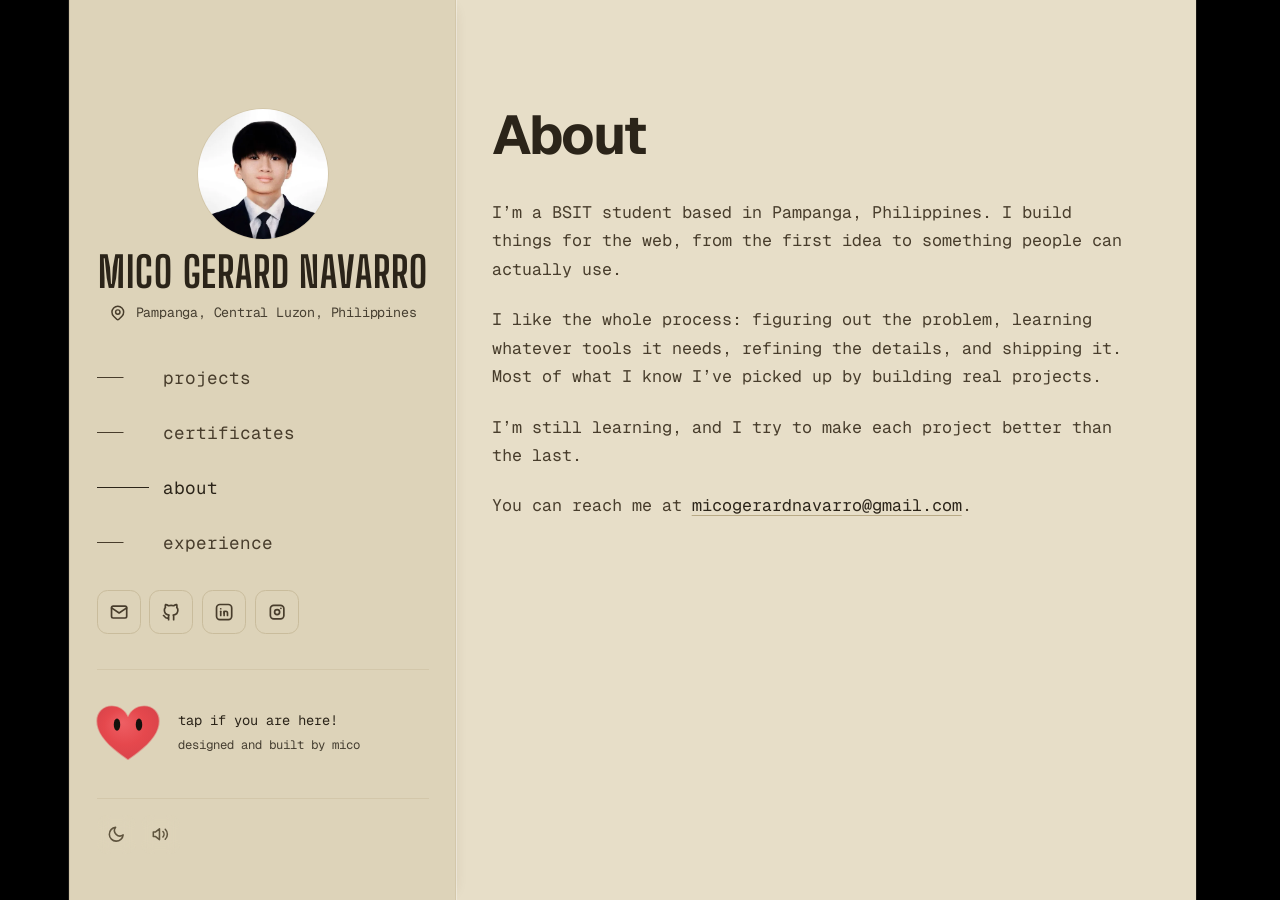
==== commit 5e468e0b: "perf: static mascot markup, earlier prefetch, fix og:image" ====
--- a/about/index.html
+++ b/about/index.html
@@ -36,6 +36,30 @@
       <li><a href="https://linkedin.com/in/miconvr" target="_blank" rel="noopener noreferrer"><svg class="ico line" viewBox="0 0 24 24" aria-hidden="true"><path d="M8 11v5"/><path d="M8 8v.01"/><path d="M12 16v-5"/><path d="M16 16v-3a2 2 0 0 0 -4 0"/><path d="M3 7a4 4 0 0 1 4 -4h10a4 4 0 0 1 4 4v10a4 4 0 0 1 -4 4h-10a4 4 0 0 1 -4 -4z"/></svg>linkedin.com/in/miconvr</a></li>
       <li><a href="https://instagram.com/miconvr" target="_blank" rel="noopener noreferrer"><svg class="ico line" viewBox="0 0 24 24" aria-hidden="true"><rect x="4" y="4" width="16" height="16" rx="4"/><circle cx="12" cy="12" r="3"/><path d="M16.5 7.5v.01"/></svg>instagram.com/miconvr</a></li>
     </ul>
+    <div class="been">
+      <button class="been-btn" type="button" aria-label="Tap if you are here">
+        <svg class="been-mascot" viewBox="0 0 120 120" aria-hidden="true">
+          <defs>
+            <radialGradient id="heart-g" cx=".5" cy=".45" r=".62" fx=".4" fy=".3">
+              <stop offset="0" stop-color="#ee5f64"/>
+              <stop offset=".55" stop-color="#e5484d"/>
+              <stop offset="1" stop-color="#d8434a"/>
+            </radialGradient>
+          </defs>
+          <g class="body">
+            <g class="turn">
+              <path d="M60 97C30 77 18 61 18 45C18 33 27 25 38 25C48 25 56 31 60 40C64 31 72 25 82 25C93 25 102 33 102 45C102 61 90 77 60 97Z" class="heart" fill="#e5484d"/>
+              <g class="eyes">
+                <ellipse class="blink" cx="45" cy="50" rx="4.4" ry="8.4" fill="#14110d"/>
+                <ellipse class="blink" cx="75" cy="50" rx="4.4" ry="8.4" fill="#14110d"/>
+              </g>
+            </g>
+          </g>
+        </svg>
+      </button>
+      <p class="been-text"><span class="been-line">tap if you are here!</span><span class="been-count" aria-live="polite"></span><span class="been-credit">designed and built by mico</span></p>
+    </div>
+    <script>try{if(localStorage.getItem("been-here-v1")==="1")document.querySelector(".been-line").textContent="welcome back!"}catch(e){}</script>
   </aside>
   <main id="main">
 <article>
--- a/css/styles.css
+++ b/css/styles.css
@@ -2403,7 +2403,6 @@
 
 /* rounded corners only: no margins, no height change, page scrolls normally */
 @media (min-width: 66rem) {
-  body { clip-path: inset(0 round .5rem) }
 }
 
 /* cards open the project on click (replaces the removed reader) */
@@ -2841,3 +2840,91 @@
   .side .lead.loc { grid-column: 1 / -1; grid-row: 2; padding-left: 0; white-space: nowrap; font-size: min(.8rem, calc((100vw - 2.5rem) / 23.5)) }
   .side .lead.loc span { white-space: nowrap }
 }
+
+/* ================================================================
+   PHONE THEME BESIDE MASCOT (40rem and below): the speaker button is hidden on phones. The theme button has no border and sits at the right end of the mascot row, vertically centered.
+   Tune: --tool-size (tap size), the .been column span
+   ================================================================ */
+@media (max-width: 40rem) {
+  .side { grid-template-columns: var(--ph-photo) 1fr var(--tool-size) }
+  .side .side-links { grid-column: 1 / -1 }
+  .side .been { grid-column: 1 / 3; grid-row: 4; align-self: center }
+  .side .snd:not(.theme-btn) { display: none !important }
+  .side .snd.theme-btn { grid-column: 3; grid-row: 4; align-self: center; justify-self: end; border: 0 !important; background: transparent !important; box-shadow: none }
+}
+
+/* ================================================================
+   HTML BACKGROUND FOLLOWS THEME: iOS Safari colors the status bar strip from the page background, not only the theme-color tag. html uses the same --bg as body so the strip changes with the theme toggle.
+   ================================================================ */
+html { background: var(--bg) }
+
+/* ================================================================
+   HTML BLACK ON DESKTOP (above 40rem): the black side bars around the page come from the html background. It only follows the theme on phones (HTML BACKGROUND FOLLOWS THEME), where iOS Safari paints the status strip from it.
+   ================================================================ */
+@media (min-width: 40.0625rem) {
+  html { background: #000 }
+}
+
+/* ================================================================
+   CONSISTENT CORNERS: one radius for the overview card and one for the media inside it. overflow: clip keeps animated children and the sheen inside the rounded shape without making the card a scroll container.
+   Tune: --radius-card, --radius-media
+   ================================================================ */
+:root { --radius-card: 1.25rem; --radius-media: .75rem }
+.overview { border-radius: var(--radius-card); overflow: clip }
+.overview::before { border-radius: inherit }
+.overview section .frame.carousel, .overview .frame.carousel { border-radius: var(--radius-media) }
+
+/* ================================================================
+   PHONE OVERVIEW NO MOTION (40rem and below): nothing in the project overview animates in on phones. Animations finish instantly, so every element shows its final state at once. Hover and press transitions are untouched.
+   ================================================================ */
+@media (max-width: 40rem) {
+  .overview, .overview *, .overview *::before, .overview *::after {
+    animation-duration: .001s !important; animation-delay: 0s !important; animation-iteration-count: 1 !important;
+  }
+}
+
+/* ================================================================
+   PHONE NO REVEAL NO LOAD FADE (40rem and below): scroll-reveal items are always fully visible, and loading a page directly has no view transition. Desktop is untouched.
+   ================================================================ */
+@media (max-width: 40rem) {
+  .reveal { opacity: 1 !important; transform: none !important; transition: none !important; animation: none !important }
+  @view-transition { navigation: none }
+}
+
+/* ================================================================
+   PHONE BUTTON SPACING (40rem and below): the project action buttons keep their natural PC size and sit left-aligned with one equal gap. A button that does not fit wraps to the next row at its own size instead of stretching. Look, colors and icons are untouched. The list is found by the .badge button inside it.
+   Tune: gap
+   ================================================================ */
+@media (max-width: 40rem) {
+  ul:not(.projects-grid ul):has(> li > .badge) { display: flex !important; flex-wrap: wrap !important; justify-content: flex-start !important; align-items: center !important; gap: .6rem !important }
+  ul:not(.projects-grid ul):has(> li > .badge) > li { flex: 0 0 auto !important; width: auto !important; margin: 0 !important }
+  ul:not(.projects-grid ul):has(> li > .badge) > li > a { width: auto !important; margin: 0 !important }
+}
+
+/* ================================================================
+   PHONE THREE BUTTON ROWS (40rem and below): when a project has three action buttons, the first (the store badge) gets a full row and the other two split the next row 50/50. Two-button projects are untouched, and so is everything above 40rem. Buttons keep their PC look and only grow to fill the row.
+   Tune: gap (.6rem here and in PHONE BUTTON SPACING)
+   ================================================================ */
+@media (max-width: 40rem) {
+  ul:not(.projects-grid ul):has(> li > .badge):has(> li:nth-child(3):last-child) > li { flex: 1 1 calc(50% - .3rem) !important; min-width: 0 }
+  ul:not(.projects-grid ul):has(> li > .badge):has(> li:nth-child(3):last-child) > li:first-child { flex-basis: 100% !important }
+  ul:not(.projects-grid ul):has(> li > .badge):has(> li:nth-child(3):last-child) > li > a { width: 100% !important; box-sizing: border-box; justify-content: center !important }
+}
+
+/* ================================================================
+   PHONE TWO BUTTON ROW (40rem and below): a project with exactly two action buttons splits the row 50/50, matching the two-up row of the three-button layout. Desktop is untouched.
+   Tune: gap (.6rem in PHONE BUTTON SPACING)
+   ================================================================ */
+@media (max-width: 40rem) {
+  ul:not(.projects-grid ul):has(> li > .badge):has(> li:nth-child(2):last-child) > li { flex: 1 1 calc(50% - .3rem) !important; min-width: 0 }
+  ul:not(.projects-grid ul):has(> li > .badge):has(> li:nth-child(2):last-child) > li > a { width: 100% !important; box-sizing: border-box; justify-content: center !important }
+}
+
+/* ================================================================
+   PHONE LOGO ABOVE TITLE (40rem and below): the company logo sits on its own line above the job title, left-aligned, so the title stays the main heading. Logo look and size are untouched. Desktop is untouched.
+   Tune: gap
+   ================================================================ */
+@media (max-width: 40rem) {
+  h2:has(> .org-logo) { display: flex !important; flex-direction: column-reverse !important; align-items: flex-start !important; justify-content: flex-start !important; gap: .6rem !important }
+  h2 > .org-logo { flex: none !important; margin: 0 !important; align-self: flex-start !important }
+}
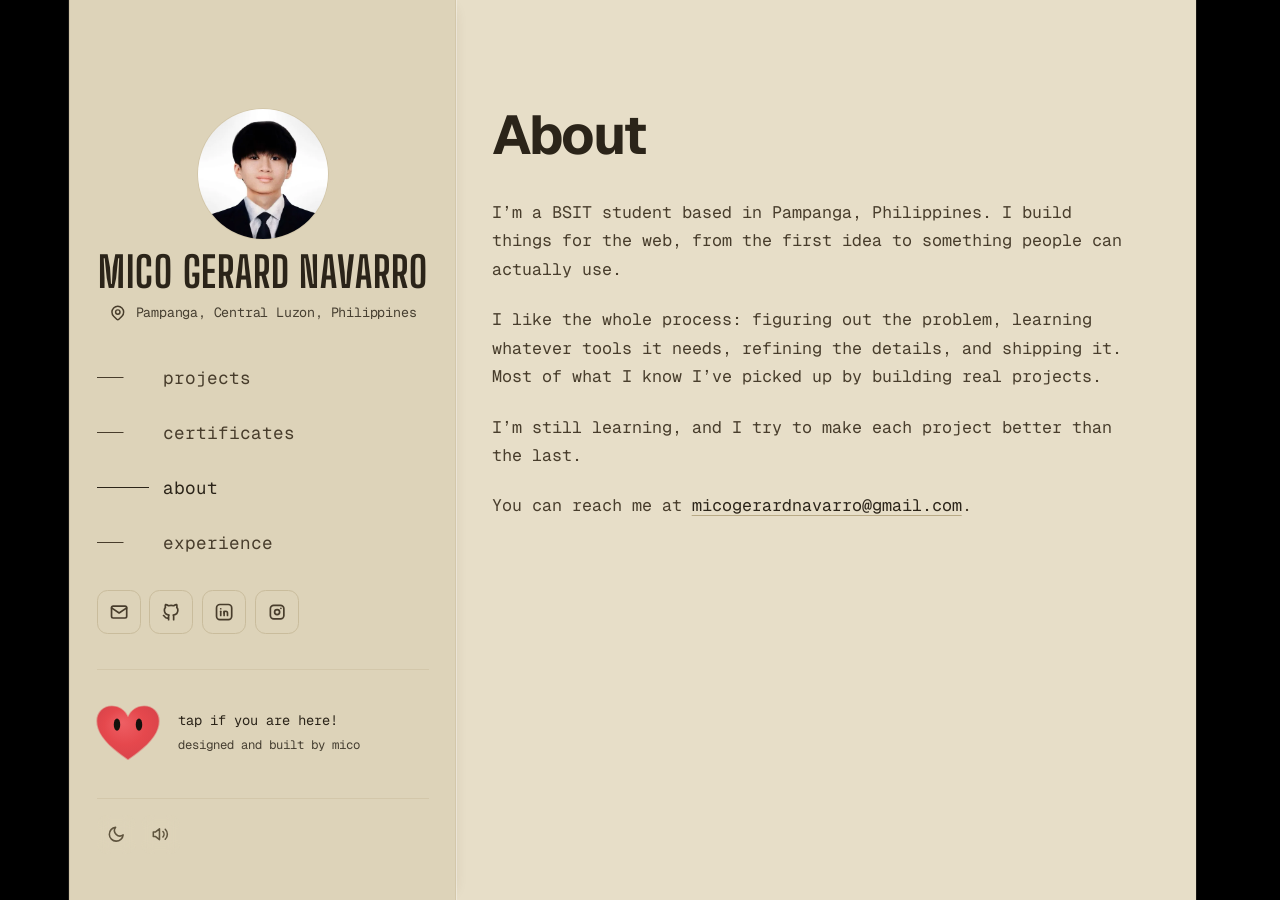
==== commit d55e0a43: "style: short empty state on the experience page" ====
--- a/about/index.html
+++ b/about/index.html
@@ -19,7 +19,7 @@
 <link rel="preload" as="font" type="font/woff2" href="/fonts/geist-latin-wght-normal.woff2" crossorigin>
 <link rel="preload" as="font" type="font/woff2" href="/fonts/geist-mono-latin-wght-normal.woff2" crossorigin>
 <link rel="preload" as="font" type="font/woff2" href="/fonts/big-shoulders-display-latin-700-normal.woff2" crossorigin>
-<link rel="stylesheet" href="/css/styles.css">
+<link rel="stylesheet" href="/css/styles.css?v=5">
 <script>(function(){try{var n=performance.getEntriesByType('navigation')[0];var back=n&&n.type==='back_forward';var seen=sessionStorage.getItem('intro');sessionStorage.setItem('intro','1');if(!back&&!seen&&!matchMedia('(prefers-reduced-motion: reduce)').matches&&'IntersectionObserver' in window)document.documentElement.classList.add('js');}catch(e){}})();</script>
 </head>
 <body class="home">
@@ -73,14 +73,14 @@
       </article>
   </main>
 </div>
-<script src="/js/home.js"></script>
-<script src="/js/card-link.js" defer></script>
-<script src="/js/been-here.js" defer></script>
-<script src="/js/mascot-idle.js" defer></script>
-<script src="/js/clack.js" defer></script>
-<script src="/js/theme.js" defer></script>
-<script src="/js/commit-tip.js" defer></script>
-<script src="/js/car-slider.js" defer></script>
-<script src="/js/commits.js" defer></script>
+<script src="/js/home.js?v=2"></script>
+<script src="/js/card-link.js?v=2" defer></script>
+<script src="/js/been-here.js?v=2" defer></script>
+<script src="/js/mascot-idle.js?v=2" defer></script>
+<script src="/js/clack.js?v=2" defer></script>
+<script src="/js/theme.js?v=2" defer></script>
+<script src="/js/commit-tip.js?v=2" defer></script>
+<script src="/js/car-slider.js?v=2" defer></script>
+<script src="/js/commits.js?v=2" defer></script>
 </body>
 </html>
--- a/css/styles.css
+++ b/css/styles.css
@@ -2928,3 +2928,51 @@
   h2:has(> .org-logo) { display: flex !important; flex-direction: column-reverse !important; align-items: flex-start !important; justify-content: flex-start !important; gap: .6rem !important }
   h2 > .org-logo { flex: none !important; margin: 0 !important; align-self: flex-start !important }
 }
+
+/* ================================================================
+   DATES READABILITY (home cards): 72% ink and 13px, so the dates pass 4.5:1 contrast and are no longer 11px on phones.
+   Tune: 72% (contrast), .8125rem (size)
+   ================================================================ */
+.projects-grid .item .dates { font-size: .8125rem; color: color-mix(in srgb, var(--ink) 72%, transparent) }
+@media (max-width: 39.99rem) {
+  .projects-grid .item .dates { font-size: .8125rem }
+}
+
+/* ================================================================
+   SMALL LABELS 12PX: the store badge's small line and the overview section labels reach the 12px floor.
+   Tune: .75rem
+   ================================================================ */
+.badge .bd-s { font-size: .75rem }
+.overview section > h2 { font-size: .75rem }
+
+/* ================================================================
+   CERT BUTTON TAP SIZE (phones): the credential button is 44px tall at 40rem and below.
+   Tune: 2.75rem
+   ================================================================ */
+@media (max-width: 40rem) {
+  .cert-link a { min-height: 2.75rem; box-sizing: border-box }
+}
+
+/* ================================================================
+   CARD LIFT: home cards lift 2px on hover instead of the 3D tilt, so text stays sharp.
+   Tune: 2px
+   ================================================================ */
+@media (hover: hover) and (pointer: fine) and (prefers-reduced-motion: no-preference) {
+  .projects-grid .item:hover,
+  .projects-grid .item:is(:hover, :active):not(.spring):not(.pulling):not(.dip) {
+    transform: translateY(-2px);
+  }
+}
+
+/* light mode cards */
+:root[data-theme=light] .projects-grid .item{
+  background:#F4EDDC;
+  border-color:#D3C7A8;
+  box-shadow:0 1px 0 rgba(255,255,255,.6) inset,0 1px 2px rgba(90,70,30,.08),0 8px 24px -10px rgba(90,70,30,.25);
+  transition:transform .25s,border-color .25s,box-shadow .25s;
+}
+:root[data-theme=light] .projects-grid .item:hover{
+  transform:translateY(-3px);
+  border-color:#b9a982;
+  box-shadow:0 1px 2px rgba(90,70,30,.1),0 16px 32px -12px rgba(90,70,30,.35);
+}
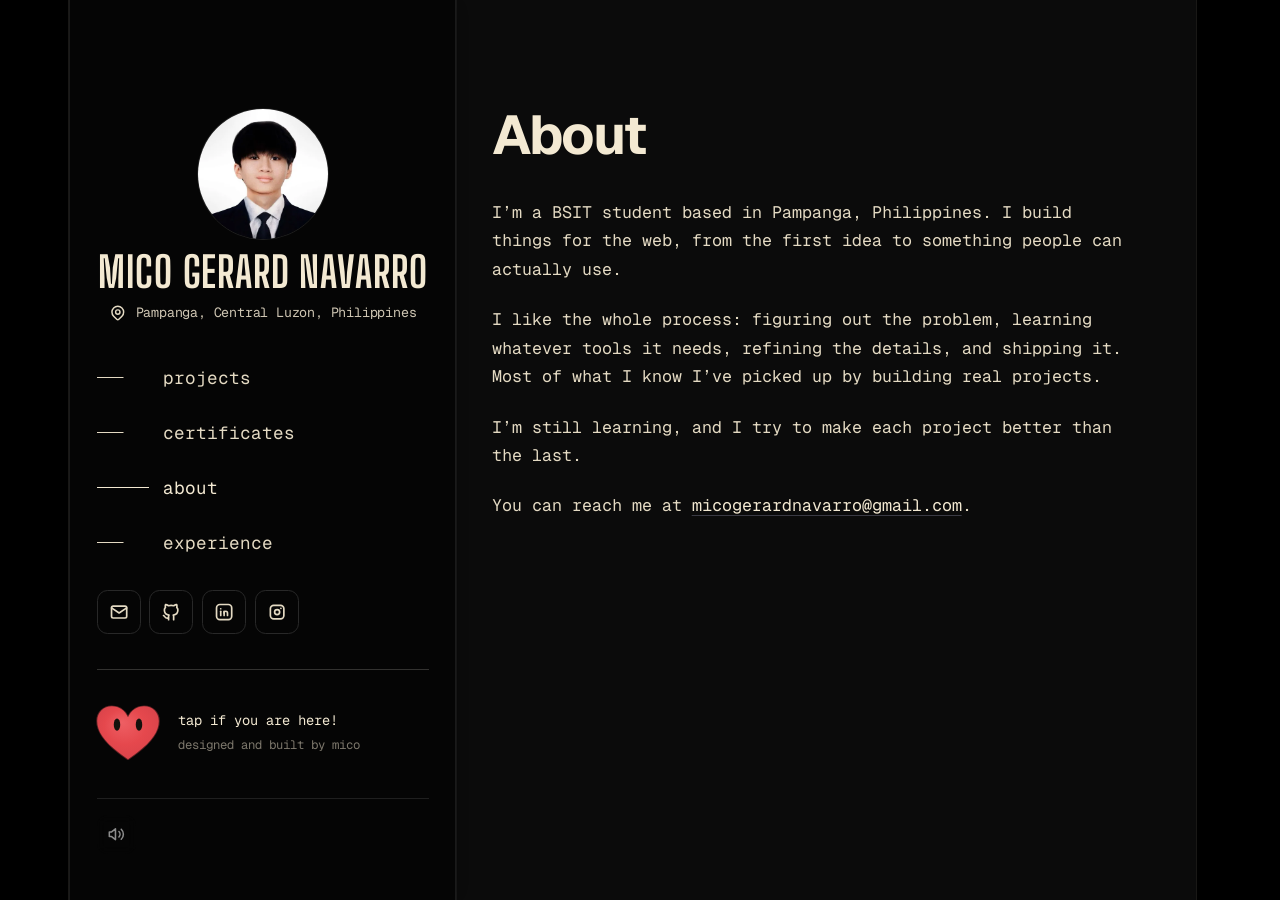
==== commit 3e3363f1: "style: dark theme only and an empty experience page" ====
--- a/about/index.html
+++ b/about/index.html
@@ -1,11 +1,10 @@
 <!DOCTYPE html>
-<html lang="en">
+<html lang="en" data-theme="dark">
 <head>
 <meta charset="utf-8">
 <meta name="viewport" content="width=device-width, initial-scale=1, viewport-fit=cover">
-<meta name="theme-color" content="#E7DEC8">
+<meta name="theme-color" content="#0B0B0B">
 <meta name="color-scheme" content="light dark">
-<script>(function(){var t="light";try{var s=localStorage.getItem("theme-v1");if(s==="dark"||s==="light")t=s}catch(e){}document.documentElement.dataset.theme=t;var m=document.querySelector('meta[name="theme-color"]');if(m)m.content=t==="dark"?"#0B0B0B":"#E7DEC8"})()</script>
 <title>Mico Gerard Navarro</title>
 <meta name="description" content="About Mico Gerard Navarro, a BSIT student in Pampanga, Central Luzon, Philippines who builds web apps and Chrome extensions.">
 <meta property="og:title" content="Mico Gerard Navarro">
@@ -19,7 +18,7 @@
 <link rel="preload" as="font" type="font/woff2" href="/fonts/geist-latin-wght-normal.woff2" crossorigin>
 <link rel="preload" as="font" type="font/woff2" href="/fonts/geist-mono-latin-wght-normal.woff2" crossorigin>
 <link rel="preload" as="font" type="font/woff2" href="/fonts/big-shoulders-display-latin-700-normal.woff2" crossorigin>
-<link rel="stylesheet" href="/css/styles.css?v=5">
+<link rel="stylesheet" href="/css/styles.css?v=6">
 <script>(function(){try{var n=performance.getEntriesByType('navigation')[0];var back=n&&n.type==='back_forward';var seen=sessionStorage.getItem('intro');sessionStorage.setItem('intro','1');if(!back&&!seen&&!matchMedia('(prefers-reduced-motion: reduce)').matches&&'IntersectionObserver' in window)document.documentElement.classList.add('js');}catch(e){}})();</script>
 </head>
 <body class="home">
@@ -78,7 +77,7 @@
 <script src="/js/been-here.js?v=2" defer></script>
 <script src="/js/mascot-idle.js?v=2" defer></script>
 <script src="/js/clack.js?v=2" defer></script>
-<script src="/js/theme.js?v=2" defer></script>
+<script src="/js/theme.js?v=3" defer></script>
 <script src="/js/commit-tip.js?v=2" defer></script>
 <script src="/js/car-slider.js?v=2" defer></script>
 <script src="/js/commits.js?v=2" defer></script>
--- a/css/styles.css
+++ b/css/styles.css
@@ -2964,15 +2964,3 @@
   }
 }
 
-/* light mode cards */
-:root[data-theme=light] .projects-grid .item{
-  background:#F4EDDC;
-  border-color:#D3C7A8;
-  box-shadow:0 1px 0 rgba(255,255,255,.6) inset,0 1px 2px rgba(90,70,30,.08),0 8px 24px -10px rgba(90,70,30,.25);
-  transition:transform .25s,border-color .25s,box-shadow .25s;
-}
-:root[data-theme=light] .projects-grid .item:hover{
-  transform:translateY(-3px);
-  border-color:#b9a982;
-  box-shadow:0 1px 2px rgba(90,70,30,.1),0 16px 32px -12px rgba(90,70,30,.35);
-}
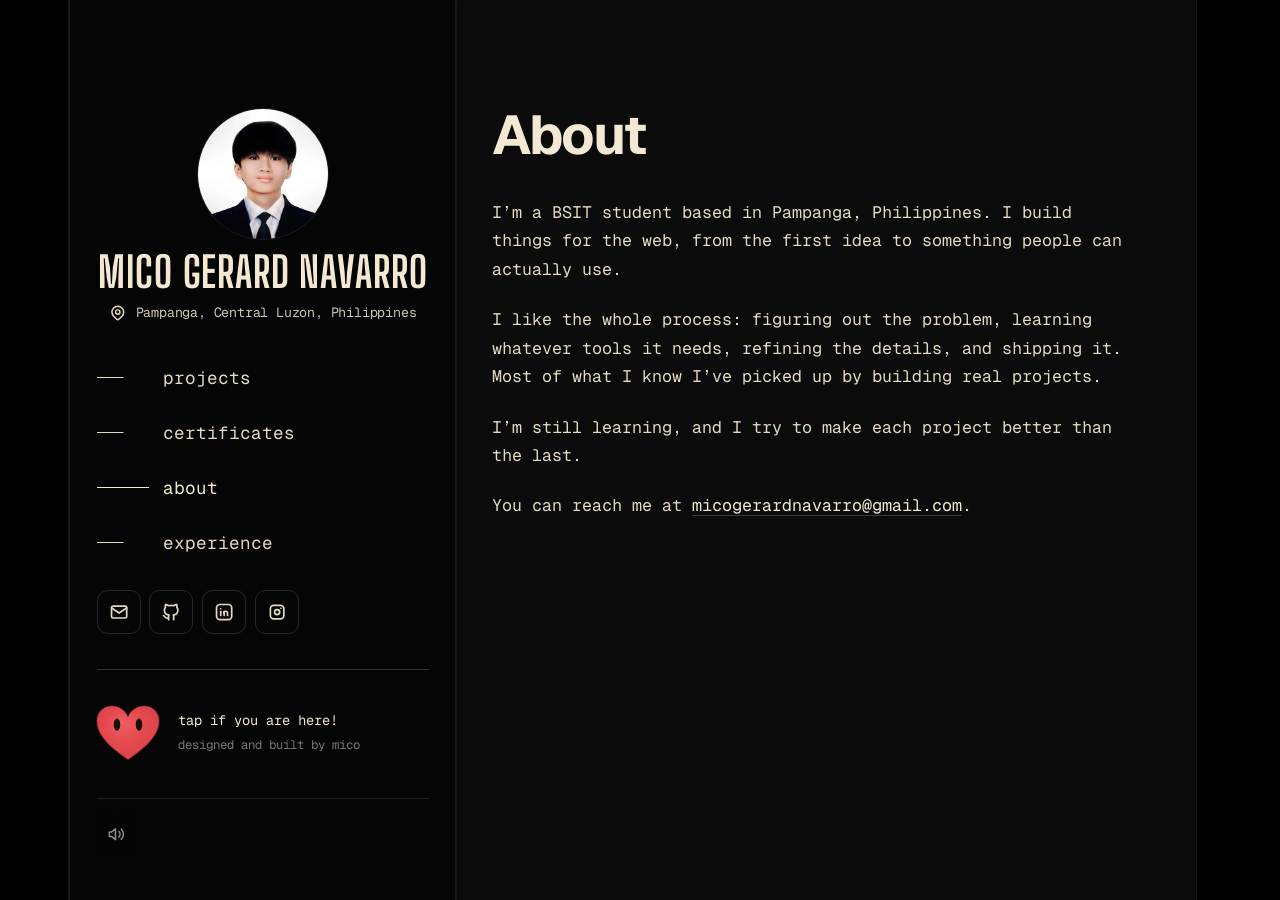
==== commit 7d829f25: "fix: remove the duplicate empty state on the experience page" ====
--- a/about/index.html
+++ b/about/index.html
@@ -18,7 +18,7 @@
 <link rel="preload" as="font" type="font/woff2" href="/fonts/geist-latin-wght-normal.woff2" crossorigin>
 <link rel="preload" as="font" type="font/woff2" href="/fonts/geist-mono-latin-wght-normal.woff2" crossorigin>
 <link rel="preload" as="font" type="font/woff2" href="/fonts/big-shoulders-display-latin-700-normal.woff2" crossorigin>
-<link rel="stylesheet" href="/css/styles.css?v=6">
+<link rel="stylesheet" href="/css/styles.css?v=7">
 <script>(function(){try{var n=performance.getEntriesByType('navigation')[0];var back=n&&n.type==='back_forward';var seen=sessionStorage.getItem('intro');sessionStorage.setItem('intro','1');if(!back&&!seen&&!matchMedia('(prefers-reduced-motion: reduce)').matches&&'IntersectionObserver' in window)document.documentElement.classList.add('js');}catch(e){}})();</script>
 </head>
 <body class="home">
